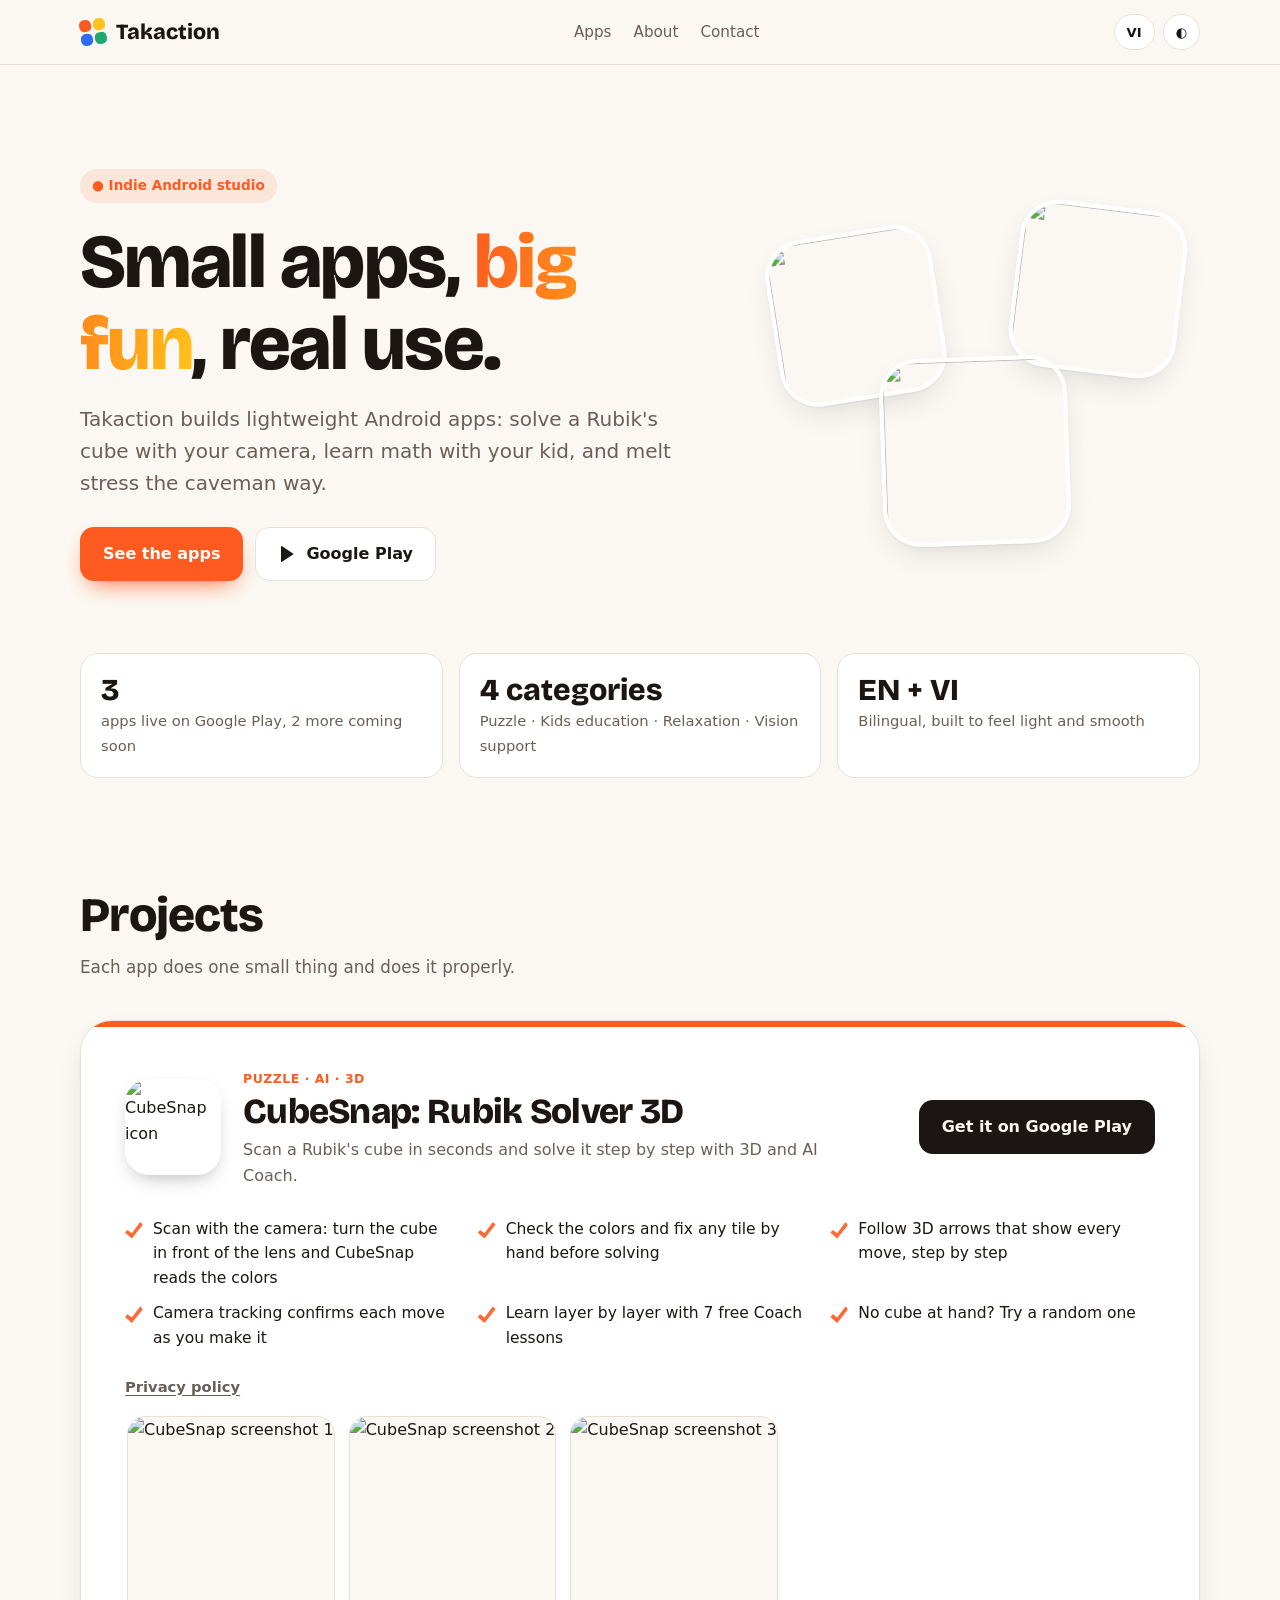
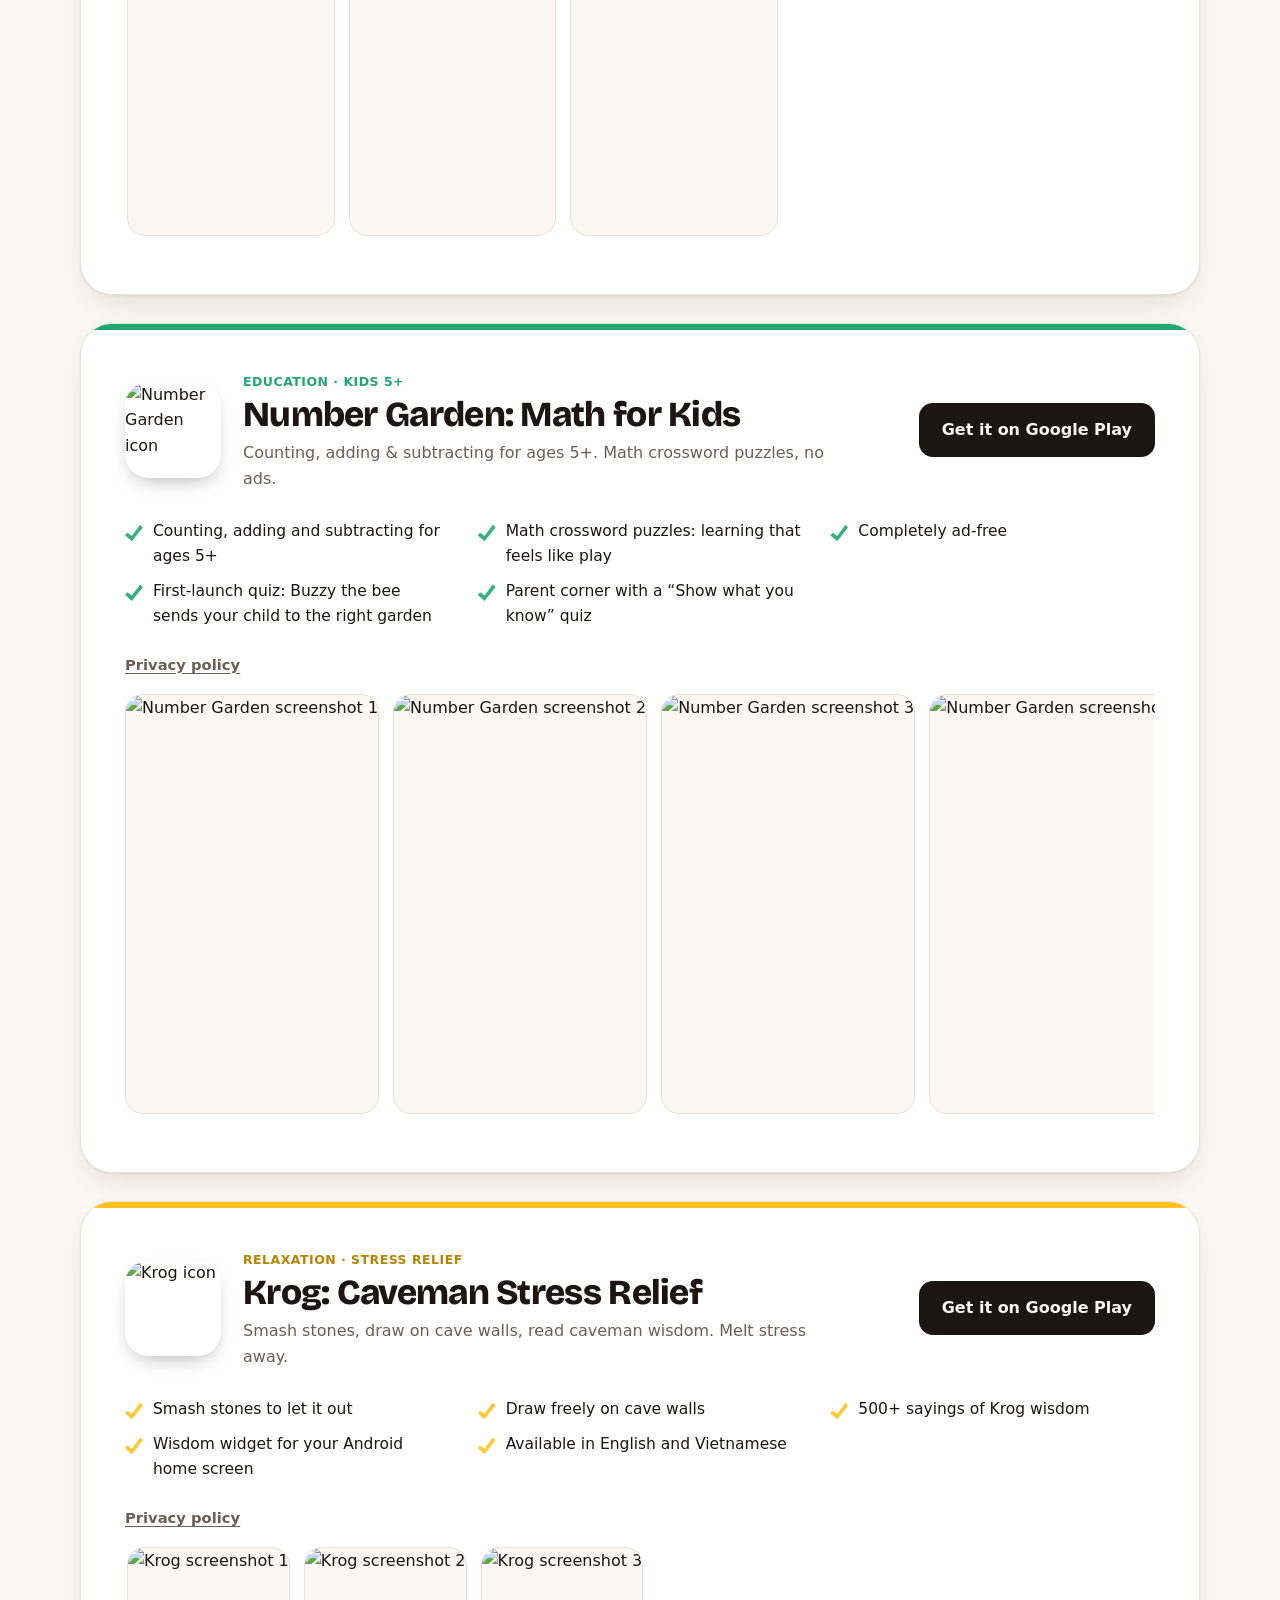
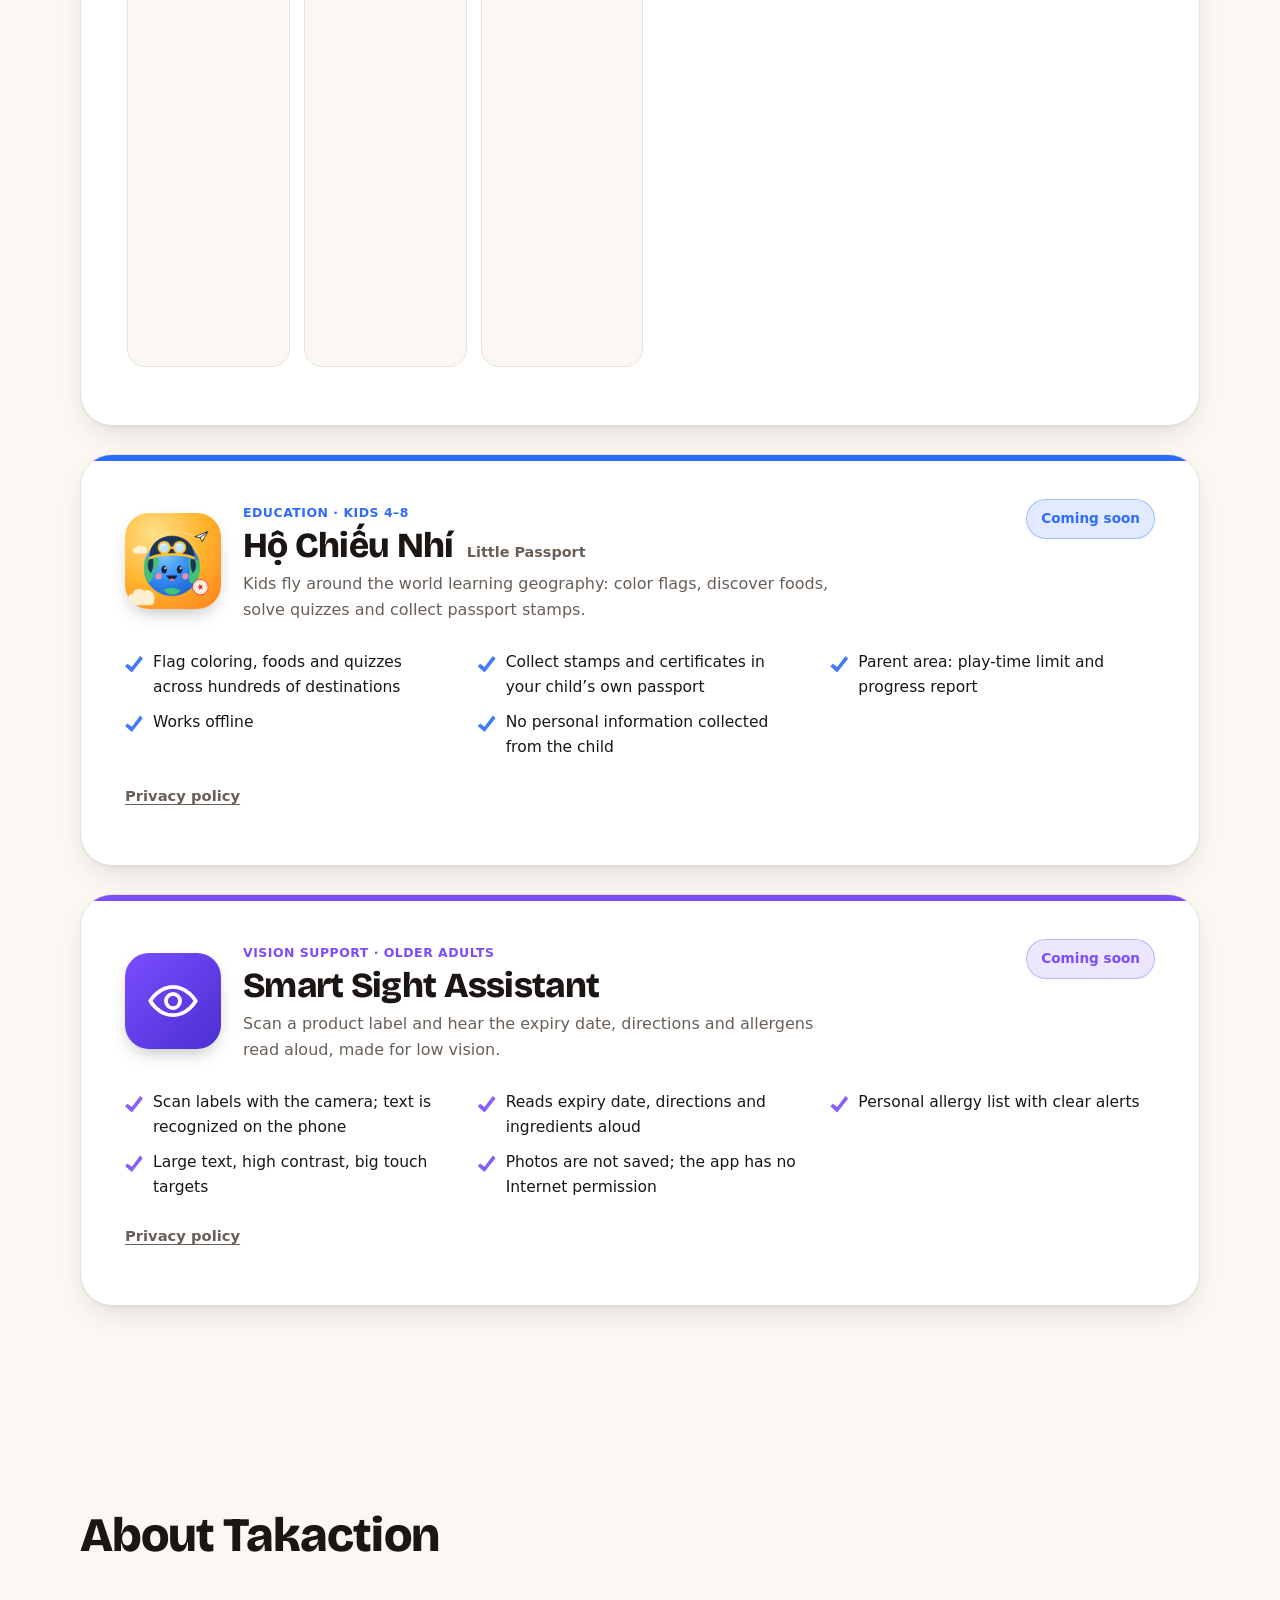
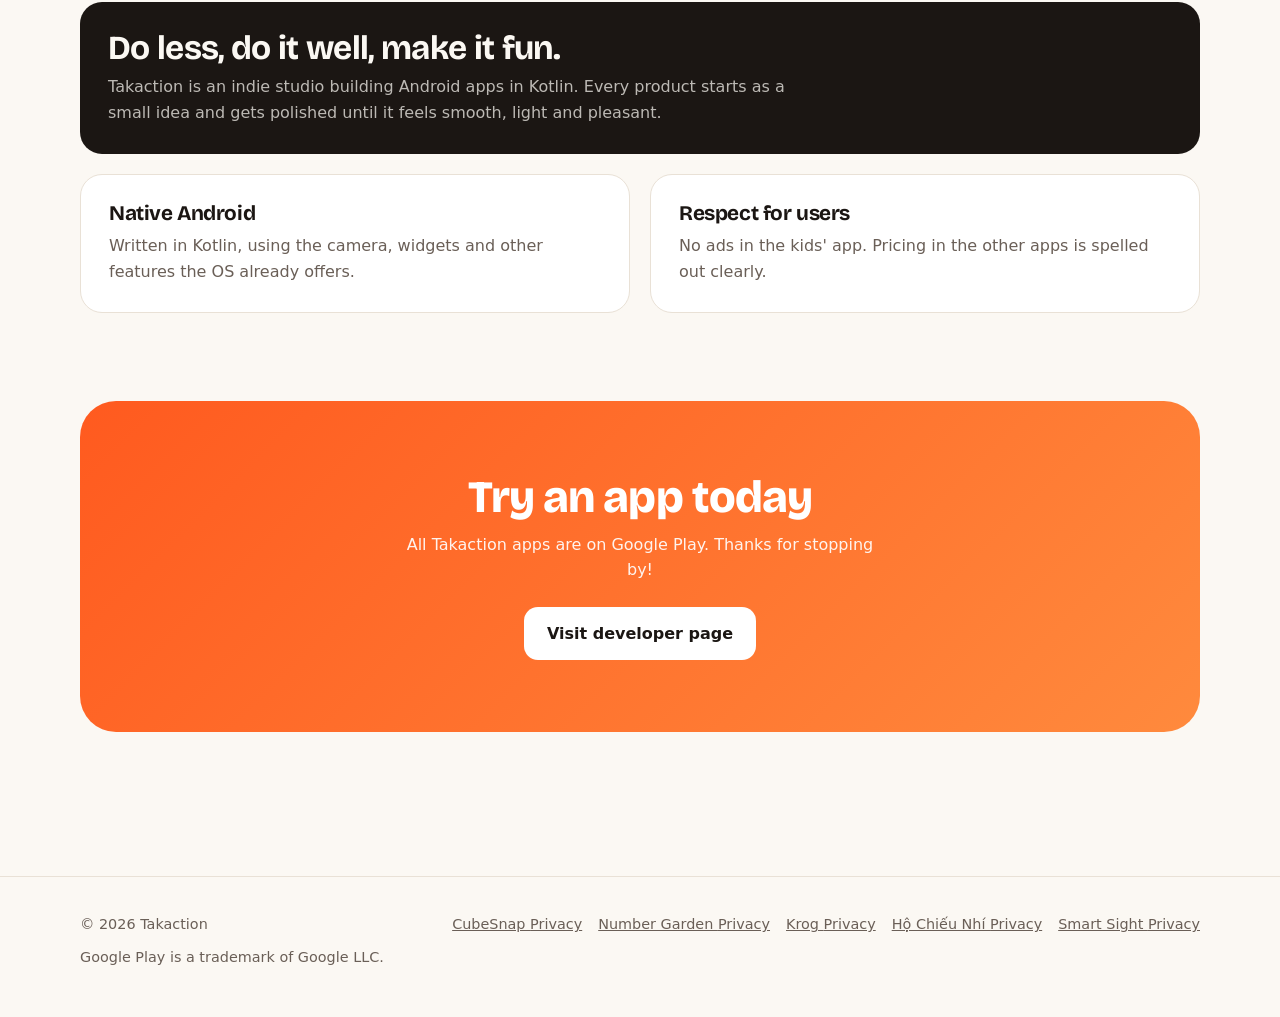
==== index.html @ e1c23557 "feat: add Takaction landing site with per-app privacy policies - index.html: bilingual (VI/EN) landi" ====
<!doctype html>
<html lang="vi">
<head>
<meta charset="utf-8">
<meta name="viewport" content="width=device-width, initial-scale=1">
<title>Takaction — Apps nhỏ, chơi vui, dùng thật</title>
<meta name="description" content="Takaction là studio indie làm app Android: giải Rubik bằng camera, toán cho bé, và game xả stress thời đồ đá.">
<meta property="og:title" content="Takaction — Indie Android apps">
<meta property="og:description" content="CubeSnap, Number Garden, Krog — ba app Android từ Takaction.">
<meta property="og:image" content="https://play-lh.googleusercontent.com/lTiqbnicWCLmoQe8ysFGA5iKYje95dNi24FUyRQKBpumkAUPPanMRlsP-Hi38fJR5f1R8d-HChP2eJJidkR9i5g=s512">
<meta name="theme-color" content="#14110f">
<link rel="icon" href="https://play-lh.googleusercontent.com/lTiqbnicWCLmoQe8ysFGA5iKYje95dNi24FUyRQKBpumkAUPPanMRlsP-Hi38fJR5f1R8d-HChP2eJJidkR9i5g=s64">
<link rel="preconnect" href="https://fonts.googleapis.com">
<link rel="preconnect" href="https://fonts.gstatic.com" crossorigin>
<link href="https://fonts.googleapis.com/css2?family=Bricolage+Grotesque:opsz,wght@12..96,500;12..96,700;12..96,800&display=swap" rel="stylesheet">
<style>
  :root {
    --bg: #fbf8f3;
    --surface: #ffffff;
    --ink: #1b1613;
    --muted: #6a5f57;
    --line: #e9e1d6;
    --accent: #ff5a1f;
    --accent-ink: #ffffff;
    --blue: #2f6bff;
    --green: #1fa971;
    --yellow: #ffc21a;
    --shadow: 0 1px 2px rgba(27,22,19,.06), 0 12px 32px -12px rgba(27,22,19,.18);
    --radius: 22px;
    --font-head: "Bricolage Grotesque", ui-rounded, system-ui, sans-serif;
    --font-body: system-ui, -apple-system, "Segoe UI", Roboto, sans-serif;
  }
  @media (prefers-color-scheme: dark) {
    :root:not([data-theme="light"]) {
      --bg: #14110f; --surface: #1f1a17; --ink: #f6efe8; --muted: #b3a79d; --line: #332c27;
      --shadow: 0 1px 2px rgba(0,0,0,.4), 0 16px 40px -16px rgba(0,0,0,.6);
    }
  }
  :root[data-theme="dark"] {
    --bg: #14110f; --surface: #1f1a17; --ink: #f6efe8; --muted: #b3a79d; --line: #332c27;
    --shadow: 0 1px 2px rgba(0,0,0,.4), 0 16px 40px -16px rgba(0,0,0,.6);
  }
  * { box-sizing: border-box; margin: 0; }
  html { scroll-behavior: smooth; }
  body { background: var(--bg); color: var(--ink); font-family: var(--font-body); line-height: 1.6; -webkit-font-smoothing: antialiased; }
  img { max-width: 100%; display: block; }
  a { color: inherit; }
  .wrap { width: min(1120px, 100% - 32px); margin-inline: auto; }
  h1, h2, h3 { font-family: var(--font-head); line-height: 1.08; letter-spacing: -0.02em; }

  /* nav */
  header { position: sticky; top: 0; z-index: 10; backdrop-filter: blur(14px); background: color-mix(in srgb, var(--bg) 82%, transparent); border-bottom: 1px solid var(--line); }
  .nav { display: flex; align-items: center; justify-content: space-between; height: 64px; gap: 12px; }
  .logo { font-family: var(--font-head); font-weight: 800; font-size: 1.35rem; text-decoration: none; display: flex; align-items: center; gap: 10px; }
  .logo-mark { width: 26px; height: 26px; display: grid; grid-template: 1fr 1fr / 1fr 1fr; gap: 2px; transform: rotate(-8deg); }
  .logo-mark i { border-radius: 5px; }
  .logo-mark i:nth-child(1){background:var(--accent)} .logo-mark i:nth-child(2){background:var(--yellow)}
  .logo-mark i:nth-child(3){background:var(--blue)} .logo-mark i:nth-child(4){background:var(--green)}
  nav ul { display: flex; gap: 22px; list-style: none; padding: 0; }
  nav a.link { text-decoration: none; color: var(--muted); font-weight: 500; font-size: .95rem; }
  nav a.link:hover { color: var(--ink); }
  .tools { display: flex; gap: 8px; }
  .chip { border: 1px solid var(--line); background: var(--surface); color: var(--ink); border-radius: 999px; padding: 6px 12px; font: 600 .82rem var(--font-body); cursor: pointer; min-height: 36px; }
  .chip:hover { border-color: var(--accent); }
  @media (max-width: 720px) { nav ul { display: none; } }

  /* hero */
  .hero { padding: clamp(48px, 9vw, 104px) 0 clamp(40px, 6vw, 72px); display: grid; gap: 48px; grid-template-columns: 1.15fr .85fr; align-items: center; }
  .eyebrow { display: inline-flex; gap: 8px; align-items: center; font-weight: 600; font-size: .85rem; color: var(--accent); background: color-mix(in srgb, var(--accent) 12%, transparent); padding: 6px 12px; border-radius: 999px; }
  .hero h1 { font-size: clamp(2.5rem, 6.4vw, 4.75rem); font-weight: 800; margin: 18px 0 18px; }
  .hero h1 em { font-style: normal; background: linear-gradient(100deg, var(--accent), var(--yellow)); -webkit-background-clip: text; background-clip: text; color: transparent; }
  .hero p.lead { font-size: clamp(1.05rem, 2vw, 1.25rem); color: var(--muted); max-width: 52ch; }
  .cta { display: flex; flex-wrap: wrap; gap: 12px; margin-top: 28px; }
  .btn { display: inline-flex; align-items: center; gap: 10px; padding: 13px 22px; border-radius: 14px; font-weight: 700; text-decoration: none; border: 1px solid transparent; min-height: 48px; transition: transform .15s, box-shadow .15s; }
  .btn:hover { transform: translateY(-2px); }
  .btn.primary { background: var(--accent); color: var(--accent-ink); box-shadow: 0 10px 24px -10px var(--accent); }
  .btn.ghost { border-color: var(--line); background: var(--surface); }
  .btn svg { width: 18px; height: 18px; }

  .stack { position: relative; height: 340px; }
  .stack .ic { position: absolute; width: 168px; height: 168px; border-radius: 38px; box-shadow: var(--shadow); border: 4px solid var(--surface); object-fit: cover; }
  .stack .ic:nth-child(1) { left: 6%; top: 8%; transform: rotate(-9deg); }
  .stack .ic:nth-child(2) { right: 4%; top: 0; transform: rotate(7deg); }
  .stack .ic:nth-child(3) { left: 30%; bottom: 0; transform: rotate(-2deg); width: 188px; height: 188px; }
  @media (max-width: 860px) { .hero { grid-template-columns: 1fr; } .stack { height: 280px; } .stack .ic { width: 130px; height: 130px; } .stack .ic:nth-child(3){ width:150px; height:150px; } }

  /* stats */
  .strip { display: grid; grid-template-columns: repeat(3, 1fr); gap: 16px; padding-bottom: 24px; }
  .strip div { background: var(--surface); border: 1px solid var(--line); border-radius: 18px; padding: 18px 20px; }
  .strip b { font: 800 1.9rem var(--font-head); display: block; }
  .strip span { color: var(--muted); font-size: .92rem; }

  section { padding: clamp(48px, 8vw, 88px) 0; }
  .sec-head { max-width: 640px; margin-bottom: 40px; }
  .sec-head h2 { font-size: clamp(1.9rem, 4.2vw, 3rem); font-weight: 800; margin-bottom: 12px; }
  .sec-head p { color: var(--muted); font-size: 1.05rem; }

  /* app cards */
  .app { background: var(--surface); border: 1px solid var(--line); border-radius: 32px; padding: clamp(22px, 4vw, 44px); box-shadow: var(--shadow); margin-bottom: 28px; overflow: hidden; position: relative; }
  .app::before { content: ""; position: absolute; inset: 0 0 auto 0; height: 6px; background: var(--c); }
  .app-top { display: grid; grid-template-columns: auto 1fr auto; gap: 22px; align-items: center; }
  .app-top img.icon { width: 96px; height: 96px; border-radius: 24px; box-shadow: 0 8px 20px -8px rgba(0,0,0,.35); }
  .tag { display: inline-block; font-size: .78rem; font-weight: 700; letter-spacing: .04em; text-transform: uppercase; color: var(--c); margin-bottom: 4px; }
  .app h3 { font-size: clamp(1.5rem, 3.2vw, 2.2rem); font-weight: 800; }
  .app .desc { color: var(--muted); margin-top: 6px; max-width: 60ch; }
  .btn.play { background: var(--ink); color: var(--bg); white-space: nowrap; }
  .feats { list-style: none; padding: 0; display: grid; grid-template-columns: repeat(auto-fit, minmax(240px, 1fr)); gap: 10px 28px; margin: 28px 0 24px; }
  .feats li { display: flex; gap: 10px; align-items: flex-start; font-size: .97rem; }
  .feats li::before { content: ""; flex: none; width: 18px; height: 18px; margin-top: 4px; border-radius: 6px; background: var(--c); opacity: .9; clip-path: polygon(14% 52%, 0 66%, 38% 100%, 100% 22%, 84% 8%, 38% 70%); }
  .app h3 small { font: 600 .9rem var(--font-body); color: var(--muted); letter-spacing: 0; margin-left: 6px; }
  .badge { align-self: start; background: color-mix(in srgb, var(--c) 14%, transparent); color: var(--c); font-weight: 700; font-size: .85rem; padding: 8px 14px; border-radius: 999px; white-space: nowrap; border: 1px solid color-mix(in srgb, var(--c) 35%, transparent); }
  .icon-ss { width: 96px; height: 96px; border-radius: 24px; display: grid; place-items: center; background: linear-gradient(135deg, #7a4dff, #4b2fd1); box-shadow: 0 8px 20px -8px rgba(0,0,0,.35); }
  @media (max-width: 720px) { .icon-ss { width: 72px; height: 72px; border-radius: 18px; } .icon-ss svg { width: 38px; height: 38px; } .app-top .badge { grid-column: 1 / -1; justify-self: start; } }
  .app-links { margin: 0 0 14px; font-size: .92rem; font-weight: 600; }
  .app-links a { color: var(--muted); text-underline-offset: 3px; }
  .app-links a:hover { color: var(--ink); }
  footer nav { display: flex; gap: 16px; flex-wrap: wrap; }
  .shots { display: flex; gap: 14px; overflow-x: auto; padding: 4px 2px 14px; scroll-snap-type: x proximity; scrollbar-width: thin; }
  .shots img { height: 420px; width: auto; border-radius: 18px; border: 1px solid var(--line); scroll-snap-align: start; flex: none; background: var(--bg); }
  @media (max-width: 720px) {
    .app-top { grid-template-columns: auto 1fr; }
    .app-top .btn { grid-column: 1 / -1; justify-content: center; }
    .app-top img.icon { width: 72px; height: 72px; border-radius: 18px; }
    .shots img { height: 320px; }
  }

  /* about */
  .about { display: grid; grid-template-columns: 1fr 1fr; gap: 20px; }
  .about .card { background: var(--surface); border: 1px solid var(--line); border-radius: var(--radius); padding: 28px; }
  .about .card h3 { font-size: 1.3rem; margin-bottom: 8px; }
  .about .card p { color: var(--muted); }
  .about .card.big { grid-column: 1 / -1; background: var(--ink); color: var(--bg); border: 0; }
  .about .card.big p { color: color-mix(in srgb, var(--bg) 72%, transparent); max-width: 70ch; }
  .about .card.big h3 { font-size: clamp(1.5rem, 3vw, 2.1rem); }
  @media (max-width: 720px) { .about { grid-template-columns: 1fr; } .strip { grid-template-columns: 1fr; } }

  .contact { text-align: center; background: linear-gradient(135deg, var(--accent), #ff8a3d); color: #fff; border-radius: 36px; padding: clamp(36px, 7vw, 72px) 24px; }
  .contact h2 { font-size: clamp(1.8rem, 4vw, 2.8rem); font-weight: 800; margin-bottom: 10px; }
  .contact p { opacity: .92; max-width: 46ch; margin: 0 auto 24px; }
  .contact .btn { background: #fff; color: #1b1613; }

  footer { padding: 36px 0 48px; color: var(--muted); font-size: .9rem; border-top: 1px solid var(--line); margin-top: 56px; }
  footer .wrap { display: flex; justify-content: space-between; flex-wrap: wrap; gap: 10px; }

  .reveal { opacity: 0; transform: translateY(18px); transition: opacity .6s ease, transform .6s ease; }
  .reveal.in { opacity: 1; transform: none; }
  @media (prefers-reduced-motion: reduce) { html { scroll-behavior: auto; } .reveal { opacity: 1; transform: none; transition: none; } .btn:hover { transform: none; } }
  a:focus-visible, button:focus-visible { outline: 3px solid var(--blue); outline-offset: 3px; }
</style>
</head>
<body>

<header>
  <div class="wrap nav">
    <a class="logo" href="#top"><span class="logo-mark" aria-hidden="true"><i></i><i></i><i></i><i></i></span>Takaction</a>
    <nav aria-label="Main">
      <ul>
        <li><a class="link" href="#apps" data-i18n="nav_apps">Ứng dụng</a></li>
        <li><a class="link" href="#about" data-i18n="nav_about">Về Takaction</a></li>
        <li><a class="link" href="#contact" data-i18n="nav_contact">Liên hệ</a></li>
      </ul>
    </nav>
    <div class="tools">
      <button class="chip" id="lang" type="button" aria-label="Switch language">EN</button>
      <button class="chip" id="theme" type="button" aria-label="Toggle theme">◐</button>
    </div>
  </div>
</header>

<main id="top">
  <div class="wrap hero">
    <div>
      <span class="eyebrow" data-i18n="eyebrow">● Indie Android studio</span>
      <h1 data-i18n-html="h1">Apps nhỏ, <em>chơi vui</em>, dùng thật.</h1>
      <p class="lead" data-i18n="lead">Takaction làm những ứng dụng Android gọn nhẹ: giải Rubik bằng camera, học toán cùng bé, và xả stress theo kiểu người tiền sử.</p>
      <div class="cta">
        <a class="btn primary" href="#apps"><span data-i18n="cta_apps">Xem ứng dụng</span></a>
        <a class="btn ghost" href="https://play.google.com/store/apps/dev?id=4733093585231168003" target="_blank" rel="noopener">
          <svg viewBox="0 0 24 24" fill="currentColor" aria-hidden="true"><path d="M4 2.5v19a1 1 0 0 0 1.5.86L21 12 5.5 1.64A1 1 0 0 0 4 2.5z"/></svg>
          Google Play
        </a>
      </div>
    </div>
    <div class="stack" aria-hidden="true">
      <img class="ic" alt="" src="https://play-lh.googleusercontent.com/lTiqbnicWCLmoQe8ysFGA5iKYje95dNi24FUyRQKBpumkAUPPanMRlsP-Hi38fJR5f1R8d-HChP2eJJidkR9i5g=s256">
      <img class="ic" alt="" src="https://play-lh.googleusercontent.com/efFogaojQLZTU2l4gcl7fK_J6Oy2XItsgWCTWgjhVXs4RflQm3CX4ubGd8LuAC4BnmoQbB7SofJMRZ0SnJJd=s256">
      <img class="ic" alt="" src="https://play-lh.googleusercontent.com/vMjdjoHlemN3kQSCp13_SDLQ7jFMx2CPdaeStYVXHySU-NFSlIuxtX2i_4VjFrzdVbjKvTjVy-yrIxrZKBv9=s256">
    </div>
  </div>

  <div class="wrap strip reveal">
    <div><b>3</b><span data-i18n="s1">ứng dụng trên Google Play</span></div>
    <div><b data-i18n="s2v">3 lĩnh vực</b><span data-i18n="s2">Puzzle · Giáo dục trẻ em · Thư giãn</span></div>
    <div><b data-i18n="s3v">VI + EN</b><span data-i18n="s3">Hỗ trợ song ngữ, ưu tiên trải nghiệm gọn nhẹ</span></div>
  </div>

  <section id="apps">
    <div class="wrap">
      <div class="sec-head reveal">
        <h2 data-i18n="apps_h">Các dự án</h2>
        <p data-i18n="apps_p">Mỗi app giải quyết một việc nhỏ và làm thật tới nơi tới chốn.</p>
      </div>

      <!-- CubeSnap -->
      <article class="app reveal" style="--c: var(--accent)" id="cubesnap">
        <div class="app-top">
          <img class="icon" alt="CubeSnap icon" loading="lazy" src="https://play-lh.googleusercontent.com/lTiqbnicWCLmoQe8ysFGA5iKYje95dNi24FUyRQKBpumkAUPPanMRlsP-Hi38fJR5f1R8d-HChP2eJJidkR9i5g=s256">
          <div>
            <span class="tag" data-i18n="cube_tag">Puzzle · AI · 3D</span>
            <h3>CubeSnap: Rubik Solver 3D</h3>
            <p class="desc" data-i18n="cube_d">Quét khối Rubik trong vài giây và giải từng bước với hướng dẫn 3D cùng AI Coach.</p>
          </div>
          <a class="btn play" href="https://play.google.com/store/apps/details?id=com.takaction.cubesnap" target="_blank" rel="noopener" data-i18n="get">Tải trên Google Play</a>
        </div>
        <ul class="feats">
          <li data-i18n="cube_f1">Quét khối bằng camera: chỉ cần xoay trước ống kính, CubeSnap tự đọc màu</li>
          <li data-i18n="cube_f2">Kiểm tra và sửa tay từng ô màu trước khi giải</li>
          <li data-i18n="cube_f3">Mũi tên 3D chỉ rõ từng nước đi, từng bước một</li>
          <li data-i18n="cube_f4">Camera theo dõi và xác nhận mỗi nước bạn vừa xoay</li>
          <li data-i18n="cube_f5">7 bài học Coach miễn phí, học theo từng lớp</li>
          <li data-i18n="cube_f6">Chưa có khối trong tay? Thử một khối ngẫu nhiên</li>
        </ul>
        <p class="app-links"><a href="privacy/cubesnap/" data-i18n="policy">Chính sách quyền riêng tư</a></p>
        <div class="shots" tabindex="0" aria-label="CubeSnap screenshots">
          <img loading="lazy" alt="CubeSnap screenshot 1" src="https://play-lh.googleusercontent.com/5fd-IqP8coWWxR33mw7nA5cYTbe9Rz3SfRNTyH1tVNPcvvSPZ-xskkQ13hZVX7DjoOaHnrpIkT4OyYEbtfb8=h560">
          <img loading="lazy" alt="CubeSnap screenshot 2" src="https://play-lh.googleusercontent.com/FOAI5XDGWz2QNkfS3mHhZ4GwxnCjRjKcJoTsk0m9ZjvrkNCIvx8TC4fwtf21k1xZ5qlmG68tD1gBDoW1zTVk=h560">
          <img loading="lazy" alt="CubeSnap screenshot 3" src="https://play-lh.googleusercontent.com/H3046y_6U8K_duDCcLqhvJ5NdS9x8X_46P3_qyjwzBHEr8eLKa5FjJ_OVdHLiV17z79_M_750Gmi6k0FYLHYZQ=h560">
        </div>
      </article>

      <!-- Number Garden -->
      <article class="app reveal" style="--c: var(--green)" id="numbergarden">
        <div class="app-top">
          <img class="icon" alt="Number Garden icon" loading="lazy" src="https://play-lh.googleusercontent.com/efFogaojQLZTU2l4gcl7fK_J6Oy2XItsgWCTWgjhVXs4RflQm3CX4ubGd8LuAC4BnmoQbB7SofJMRZ0SnJJd=s256">
          <div>
            <span class="tag" data-i18n="ng_tag">Giáo dục · Trẻ em 5+</span>
            <h3>Number Garden: Math for Kids</h3>
            <p class="desc" data-i18n="ng_d">Đếm, cộng, trừ cho bé từ 5 tuổi qua các câu đố ô chữ toán học. Không quảng cáo.</p>
          </div>
          <a class="btn play" href="https://play.google.com/store/apps/details?id=com.leruyn.vuonso" target="_blank" rel="noopener" data-i18n="get">Tải trên Google Play</a>
        </div>
        <ul class="feats">
          <li data-i18n="ng_f1">Đếm, cộng, trừ dành cho bé từ 5 tuổi</li>
          <li data-i18n="ng_f2">Ô chữ toán học: học mà như chơi</li>
          <li data-i18n="ng_f3">Hoàn toàn không quảng cáo</li>
          <li data-i18n="ng_f4">Bài quiz lần đầu: bạn ong Buzzy dẫn bé tới đúng khu vườn</li>
          <li data-i18n="ng_f5">Góc phụ huynh với bài “Show what you know” kiểm tra trình độ</li>
        </ul>
        <p class="app-links"><a href="privacy/number-garden/" data-i18n="policy">Chính sách quyền riêng tư</a></p>
        <div class="shots" tabindex="0" aria-label="Number Garden screenshots">
          <img loading="lazy" alt="Number Garden screenshot 1" src="https://play-lh.googleusercontent.com/2endaAnR732hZllnnr3ptLvpmJqMkbr-VcHnNaheC5vpPspOwAeXh9jY6UentEMyM4wP7C3XDMJi5rQvBMWX47U=h560">
          <img loading="lazy" alt="Number Garden screenshot 2" src="https://play-lh.googleusercontent.com/9eY81SzFVm0Tw8pGZTGHqB3EKiBTGuM2DdKXtDPvockUPzvzoMdojigu8NVSY2sv5PR69Amh2aymthqNFCCg4A=h560">
          <img loading="lazy" alt="Number Garden screenshot 3" src="https://play-lh.googleusercontent.com/Ezl4Vc5AXCtsZZQOY65AQETqKOyYmhbcf15VCmAxxhoXu8ouzZPANRzGhmzGUYBfSMrYXvrEzV-zPZOM_95H2A=h560">
          <img loading="lazy" alt="Number Garden screenshot 4" src="https://play-lh.googleusercontent.com/LdzPy3hIEczKT-EimOwXVWeMRvrgK81YnBQJ6kGdoPm69dP7tkjfzwAThHe0YFCplWdW0XrteIN5080BALuS9w=h560">
        </div>
      </article>

      <!-- Krog -->
      <article class="app reveal" style="--c: var(--yellow)" id="krog">
        <div class="app-top">
          <img class="icon" alt="Krog icon" loading="lazy" src="https://play-lh.googleusercontent.com/vMjdjoHlemN3kQSCp13_SDLQ7jFMx2CPdaeStYVXHySU-NFSlIuxtX2i_4VjFrzdVbjKvTjVy-yrIxrZKBv9=s256">
          <div>
            <span class="tag" style="color:#b88400" data-i18n="kg_tag">Thư giãn · Xả stress</span>
            <h3>Krog: Caveman Stress Relief</h3>
            <p class="desc" data-i18n="kg_d">Đập đá, vẽ lên vách hang, đọc lời thông thái của người tiền sử. Stress tan chảy.</p>
          </div>
          <a class="btn play" href="https://play.google.com/store/apps/details?id=com.ruyn.krog" target="_blank" rel="noopener" data-i18n="get">Tải trên Google Play</a>
        </div>
        <ul class="feats">
          <li data-i18n="kg_f1">Đập đá cho hả giận</li>
          <li data-i18n="kg_f2">Vẽ tự do trên vách hang</li>
          <li data-i18n="kg_f3">500+ câu nói thông thái của Krog</li>
          <li data-i18n="kg_f4">Widget lời thông thái ngay màn hình chính Android</li>
          <li data-i18n="kg_f5">Có tiếng Việt và tiếng Anh</li>
        </ul>
        <p class="app-links"><a href="privacy/krog/" data-i18n="policy">Chính sách quyền riêng tư</a></p>
        <div class="shots" tabindex="0" aria-label="Krog screenshots">
          <img loading="lazy" alt="Krog screenshot 1" src="https://play-lh.googleusercontent.com/7s4Ey0W8cH7515s21bGwOj5hcTZ2_68L0v-Tnjhxmptb5oJpvFgR6q6RFThHH6zK3ewjmUyHavQyrMZ8enQLMbk=h560">
          <img loading="lazy" alt="Krog screenshot 2" src="https://play-lh.googleusercontent.com/X7K384pGOW-MfxGjt3jgx66VXcM-Jx9oKvR1fHg3hczD08V0hWGSRP8YNziqx5v4CMXRHKVPAMv0zrNP1VVJZg=h560">
          <img loading="lazy" alt="Krog screenshot 3" src="https://play-lh.googleusercontent.com/YhMIDVbqqSC-6m2P_Q8B3CWrmxXXKj_2UygFnScJOAabnf-n9RfMUeN3XPHHLd6yPMeif41TgD-doPGNEPU_4cg=h560">
        </div>
      </article>

      <!-- Little Passport (coming soon) -->
      <article class="app soon reveal" style="--c: var(--blue)" id="hochieunhi">
        <div class="app-top">
          <img class="icon" alt="Hộ Chiếu Nhí icon" loading="lazy" src="assets/ho-chieu-nhi.png">
          <div>
            <span class="tag" data-i18n="hcn_tag">Giáo dục · Trẻ em 4–8</span>
            <h3>Hộ Chiếu Nhí <small>Little Passport</small></h3>
            <p class="desc" data-i18n="hcn_d">Bé bay vòng quanh thế giới để học địa lý: tô cờ, nhận món ăn, giải đố và sưu tập con dấu hộ chiếu.</p>
          </div>
          <span class="badge" data-i18n="soon">Sắp ra mắt</span>
        </div>
        <ul class="feats">
          <li data-i18n="hcn_f1">Tô cờ, món ăn và đố vui về hàng trăm điểm đến</li>
          <li data-i18n="hcn_f2">Sưu tập con dấu và chứng nhận trong cuốn hộ chiếu của bé</li>
          <li data-i18n="hcn_f3">Khu phụ huynh: giới hạn giờ chơi, xem tiến độ</li>
          <li data-i18n="hcn_f4">Chơi được cả khi không có mạng</li>
          <li data-i18n="hcn_f5">Không thu thập thông tin cá nhân của bé</li>
        </ul>
        <p class="app-links"><a href="privacy/ho-chieu-nhi/" data-i18n="policy">Chính sách quyền riêng tư</a></p>
      </article>

      <!-- Smart Sight Assistant (coming soon) -->
      <article class="app soon reveal" style="--c: #7a4dff" id="smartsight">
        <div class="app-top">
          <span class="icon icon-ss" aria-hidden="true">
            <svg viewBox="0 0 48 48" width="52" height="52" fill="none" stroke="#fff" stroke-width="3.5" stroke-linecap="round" stroke-linejoin="round"><path d="M3 24s7.5-13 21-13 21 13 21 13-7.5 13-21 13S3 24 3 24z"/><circle cx="24" cy="24" r="6.5"/></svg>
          </span>
          <div>
            <span class="tag" data-i18n="ss_tag">Hỗ trợ thị lực · Người lớn tuổi</span>
            <h3>Smart Sight Assistant</h3>
            <p class="desc" data-i18n="ss_d">Quét nhãn sản phẩm để đọc to hạn dùng, hướng dẫn và chất gây dị ứng, dành cho người mắt kém.</p>
          </div>
          <span class="badge" data-i18n="soon">Sắp ra mắt</span>
        </div>
        <ul class="feats">
          <li data-i18n="ss_f1">Quét nhãn bằng camera, nhận dạng chữ ngay trên điện thoại</li>
          <li data-i18n="ss_f2">Đọc to hạn dùng, hướng dẫn sử dụng và thành phần</li>
          <li data-i18n="ss_f3">Danh sách dị ứng cá nhân và cảnh báo rõ ràng</li>
          <li data-i18n="ss_f4">Chữ lớn, độ tương phản cao, nút bấm to</li>
          <li data-i18n="ss_f5">Ảnh không được lưu; ứng dụng không cần quyền Internet</li>
        </ul>
        <p class="app-links"><a href="privacy/smart-sight/" data-i18n="policy">Chính sách quyền riêng tư</a></p>
      </article>
    </div>
  </section>

  <section id="about">
    <div class="wrap">
      <div class="sec-head reveal">
        <h2 data-i18n="about_h">Về Takaction</h2>
      </div>
      <div class="about reveal">
        <div class="card big">
          <h3 data-i18n="about_big_h">Làm ít, làm kỹ, làm cho vui.</h3>
          <p data-i18n="about_big_p">Takaction là studio indie phát triển ứng dụng Android bằng Kotlin. Mỗi sản phẩm bắt đầu từ một ý tưởng nhỏ, rồi được trau chuốt tới khi dùng mượt, nhẹ và dễ chịu.</p>
        </div>
        <div class="card">
          <h3 data-i18n="c1_h">Native Android</h3>
          <p data-i18n="c1_p">Viết bằng Kotlin, tận dụng camera, widget và các tính năng sẵn có của hệ điều hành.</p>
        </div>
        <div class="card">
          <h3 data-i18n="c2_h">Tôn trọng người dùng</h3>
          <p data-i18n="c2_p">Ứng dụng cho trẻ em không quảng cáo. Các app khác minh bạch về cách tính phí.</p>
        </div>
      </div>
    </div>
  </section>

  <section id="contact" style="padding-top:0">
    <div class="wrap">
      <div class="contact reveal">
        <h2 data-i18n="ct_h">Thử một app hôm nay</h2>
        <p data-i18n="ct_p">Toàn bộ ứng dụng của Takaction có trên Google Play. Cảm ơn bạn đã ghé thăm!</p>
        <a class="btn" href="https://play.google.com/store/apps/dev?id=4733093585231168003" target="_blank" rel="noopener" data-i18n="ct_b">Xem trang nhà phát triển</a>
      </div>
    </div>
  </section>
</main>

<footer>
  <div class="wrap">
    <span>© <span id="yr"></span> Takaction</span>
    <nav aria-label="Privacy policies">
      <a href="privacy/cubesnap/">CubeSnap <span data-i18n="policy_short">Quyền riêng tư</span></a>
      <a href="privacy/number-garden/">Number Garden <span data-i18n="policy_short">Quyền riêng tư</span></a>
      <a href="privacy/krog/">Krog <span data-i18n="policy_short">Quyền riêng tư</span></a>
      <a href="privacy/ho-chieu-nhi/">Hộ Chiếu Nhí <span data-i18n="policy_short">Quyền riêng tư</span></a>
      <a href="privacy/smart-sight/">Smart Sight <span data-i18n="policy_short">Quyền riêng tư</span></a>
    </nav>
    <span data-i18n="foot">Google Play là nhãn hiệu của Google LLC.</span>
  </div>
</footer>

<script>
(function () {
  var T = {
    vi: {
      nav_apps: "Ứng dụng", nav_about: "Về Takaction", nav_contact: "Liên hệ",
      eyebrow: "● Indie Android studio",
      h1: "Apps nhỏ, <em>chơi vui</em>, dùng thật.",
      lead: "Takaction làm những ứng dụng Android gọn nhẹ: giải Rubik bằng camera, học toán cùng bé, và xả stress theo kiểu người tiền sử.",
      cta_apps: "Xem ứng dụng",
      s1: "ứng dụng đã lên Google Play, 2 ứng dụng sắp ra mắt", s2v: "4 lĩnh vực", s2: "Puzzle · Giáo dục trẻ em · Thư giãn · Hỗ trợ thị lực", s3v: "VI + EN", s3: "Hỗ trợ song ngữ, ưu tiên trải nghiệm gọn nhẹ",
      apps_h: "Các dự án", apps_p: "Mỗi app giải quyết một việc nhỏ và làm thật tới nơi tới chốn.",
      get: "Tải trên Google Play",
      cube_tag: "Puzzle · AI · 3D", cube_d: "Quét khối Rubik trong vài giây và giải từng bước với hướng dẫn 3D cùng AI Coach.",
      cube_f1: "Quét khối bằng camera: chỉ cần xoay trước ống kính, CubeSnap tự đọc màu",
      cube_f2: "Kiểm tra và sửa tay từng ô màu trước khi giải",
      cube_f3: "Mũi tên 3D chỉ rõ từng nước đi, từng bước một",
      cube_f4: "Camera theo dõi và xác nhận mỗi nước bạn vừa xoay",
      cube_f5: "7 bài học Coach miễn phí, học theo từng lớp",
      cube_f6: "Chưa có khối trong tay? Thử một khối ngẫu nhiên",
      ng_tag: "Giáo dục · Trẻ em 5+", ng_d: "Đếm, cộng, trừ cho bé từ 5 tuổi qua các câu đố ô chữ toán học. Không quảng cáo.",
      ng_f1: "Đếm, cộng, trừ dành cho bé từ 5 tuổi", ng_f2: "Ô chữ toán học: học mà như chơi", ng_f3: "Hoàn toàn không quảng cáo",
      ng_f4: "Bài quiz lần đầu: bạn ong Buzzy dẫn bé tới đúng khu vườn", ng_f5: "Góc phụ huynh với bài “Show what you know” kiểm tra trình độ",
      kg_tag: "Thư giãn · Xả stress", kg_d: "Đập đá, vẽ lên vách hang, đọc lời thông thái của người tiền sử. Stress tan chảy.",
      kg_f1: "Đập đá cho hả giận", kg_f2: "Vẽ tự do trên vách hang", kg_f3: "500+ câu nói thông thái của Krog",
      kg_f4: "Widget lời thông thái ngay màn hình chính Android", kg_f5: "Có tiếng Việt và tiếng Anh",
      about_h: "Về Takaction", about_big_h: "Làm ít, làm kỹ, làm cho vui.",
      about_big_p: "Takaction là studio indie phát triển ứng dụng Android bằng Kotlin. Mỗi sản phẩm bắt đầu từ một ý tưởng nhỏ, rồi được trau chuốt tới khi dùng mượt, nhẹ và dễ chịu.",
      c1_h: "Native Android", c1_p: "Viết bằng Kotlin, tận dụng camera, widget và các tính năng sẵn có của hệ điều hành.",
      c2_h: "Tôn trọng người dùng", c2_p: "Ứng dụng cho trẻ em không quảng cáo. Các app khác minh bạch về cách tính phí.",
      ct_h: "Thử một app hôm nay", ct_p: "Toàn bộ ứng dụng của Takaction có trên Google Play. Cảm ơn bạn đã ghé thăm!", ct_b: "Xem trang nhà phát triển",
      policy: "Chính sách quyền riêng tư", policy_short: "Quyền riêng tư", soon: "Sắp ra mắt",
      hcn_tag: "Giáo dục · Trẻ em 4–8", hcn_d: "Bé bay vòng quanh thế giới để học địa lý: tô cờ, nhận món ăn, giải đố và sưu tập con dấu hộ chiếu.",
      hcn_f1: "Tô cờ, món ăn và đố vui về hàng trăm điểm đến", hcn_f2: "Sưu tập con dấu và chứng nhận trong cuốn hộ chiếu của bé",
      hcn_f3: "Khu phụ huynh: giới hạn giờ chơi, xem tiến độ", hcn_f4: "Chơi được cả khi không có mạng", hcn_f5: "Không thu thập thông tin cá nhân của bé",
      ss_tag: "Hỗ trợ thị lực · Người lớn tuổi", ss_d: "Quét nhãn sản phẩm để đọc to hạn dùng, hướng dẫn và chất gây dị ứng, dành cho người mắt kém.",
      ss_f1: "Quét nhãn bằng camera, nhận dạng chữ ngay trên điện thoại", ss_f2: "Đọc to hạn dùng, hướng dẫn sử dụng và thành phần",
      ss_f3: "Danh sách dị ứng cá nhân và cảnh báo rõ ràng", ss_f4: "Chữ lớn, độ tương phản cao, nút bấm to", ss_f5: "Ảnh không được lưu; ứng dụng không cần quyền Internet",
      foot: "Google Play là nhãn hiệu của Google LLC."
    },
    en: {
      nav_apps: "Apps", nav_about: "About", nav_contact: "Contact",
      eyebrow: "● Indie Android studio",
      h1: "Small apps, <em>big fun</em>, real use.",
      lead: "Takaction builds lightweight Android apps: solve a Rubik's cube with your camera, learn math with your kid, and melt stress the caveman way.",
      cta_apps: "See the apps",
      s1: "apps live on Google Play, 2 more coming soon", s2v: "4 categories", s2: "Puzzle · Kids education · Relaxation · Vision support", s3v: "EN + VI", s3: "Bilingual, built to feel light and smooth",
      apps_h: "Projects", apps_p: "Each app does one small thing and does it properly.",
      get: "Get it on Google Play",
      cube_tag: "Puzzle · AI · 3D", cube_d: "Scan a Rubik's cube in seconds and solve it step by step with 3D and AI Coach.",
      cube_f1: "Scan with the camera: turn the cube in front of the lens and CubeSnap reads the colors",
      cube_f2: "Check the colors and fix any tile by hand before solving",
      cube_f3: "Follow 3D arrows that show every move, step by step",
      cube_f4: "Camera tracking confirms each move as you make it",
      cube_f5: "Learn layer by layer with 7 free Coach lessons",
      cube_f6: "No cube at hand? Try a random one",
      ng_tag: "Education · Kids 5+", ng_d: "Counting, adding & subtracting for ages 5+. Math crossword puzzles, no ads.",
      ng_f1: "Counting, adding and subtracting for ages 5+", ng_f2: "Math crossword puzzles: learning that feels like play", ng_f3: "Completely ad-free",
      ng_f4: "First-launch quiz: Buzzy the bee sends your child to the right garden", ng_f5: "Parent corner with a “Show what you know” quiz",
      kg_tag: "Relaxation · Stress relief", kg_d: "Smash stones, draw on cave walls, read caveman wisdom. Melt stress away.",
      kg_f1: "Smash stones to let it out", kg_f2: "Draw freely on cave walls", kg_f3: "500+ sayings of Krog wisdom",
      kg_f4: "Wisdom widget for your Android home screen", kg_f5: "Available in English and Vietnamese",
      about_h: "About Takaction", about_big_h: "Do less, do it well, make it fun.",
      about_big_p: "Takaction is an indie studio building Android apps in Kotlin. Every product starts as a small idea and gets polished until it feels smooth, light and pleasant.",
      c1_h: "Native Android", c1_p: "Written in Kotlin, using the camera, widgets and other features the OS already offers.",
      c2_h: "Respect for users", c2_p: "No ads in the kids' app. Pricing in the other apps is spelled out clearly.",
      ct_h: "Try an app today", ct_p: "All Takaction apps are on Google Play. Thanks for stopping by!", ct_b: "Visit developer page",
      policy: "Privacy policy", policy_short: "Privacy", soon: "Coming soon",
      hcn_tag: "Education · Kids 4–8", hcn_d: "Kids fly around the world learning geography: color flags, discover foods, solve quizzes and collect passport stamps.",
      hcn_f1: "Flag coloring, foods and quizzes across hundreds of destinations", hcn_f2: "Collect stamps and certificates in your child’s own passport",
      hcn_f3: "Parent area: play-time limit and progress report", hcn_f4: "Works offline", hcn_f5: "No personal information collected from the child",
      ss_tag: "Vision support · Older adults", ss_d: "Scan a product label and hear the expiry date, directions and allergens read aloud, made for low vision.",
      ss_f1: "Scan labels with the camera; text is recognized on the phone", ss_f2: "Reads expiry date, directions and ingredients aloud",
      ss_f3: "Personal allergy list with clear alerts", ss_f4: "Large text, high contrast, big touch targets", ss_f5: "Photos are not saved; the app has no Internet permission",
      foot: "Google Play is a trademark of Google LLC."
    }
  };

  var root = document.documentElement;
  function safe(fn) { try { return fn(); } catch (e) {} }

  function setLang(l) {
    root.lang = l;
    document.querySelectorAll("[data-i18n]").forEach(function (el) { var v = T[l][el.dataset.i18n]; if (v) el.textContent = v; });
    document.querySelectorAll("[data-i18n-html]").forEach(function (el) { var v = T[l][el.dataset.i18nHtml]; if (v) el.innerHTML = v; });
    document.getElementById("lang").textContent = l === "vi" ? "EN" : "VI";
    document.title = l === "vi" ? "Takaction — Apps nhỏ, chơi vui, dùng thật" : "Takaction — Small apps, big fun";
    safe(function () { localStorage.setItem("tk-lang", l); });
  }
  var lang = safe(function () { return localStorage.getItem("tk-lang"); }) || ((navigator.language || "vi").toLowerCase().indexOf("vi") === 0 ? "vi" : "en");
  setLang(lang);
  document.getElementById("lang").addEventListener("click", function () { setLang(root.lang === "vi" ? "en" : "vi"); });

  var saved = safe(function () { return localStorage.getItem("tk-theme"); });
  if (saved) root.dataset.theme = saved;
  document.getElementById("theme").addEventListener("click", function () {
    var dark = root.dataset.theme ? root.dataset.theme === "dark" : matchMedia("(prefers-color-scheme: dark)").matches;
    root.dataset.theme = dark ? "light" : "dark";
    safe(function () { localStorage.setItem("tk-theme", root.dataset.theme); });
  });

  document.getElementById("yr").textContent = new Date().getFullYear();

  var els = document.querySelectorAll(".reveal");
  if ("IntersectionObserver" in window) {
    var io = new IntersectionObserver(function (es) { es.forEach(function (e) { if (e.isIntersecting) { e.target.classList.add("in"); io.unobserve(e.target); } }); }, { threshold: .08 });
    els.forEach(function (el) { io.observe(el); });
  } else { els.forEach(function (el) { el.classList.add("in"); }); }
})();
</script>
</body>
</html>
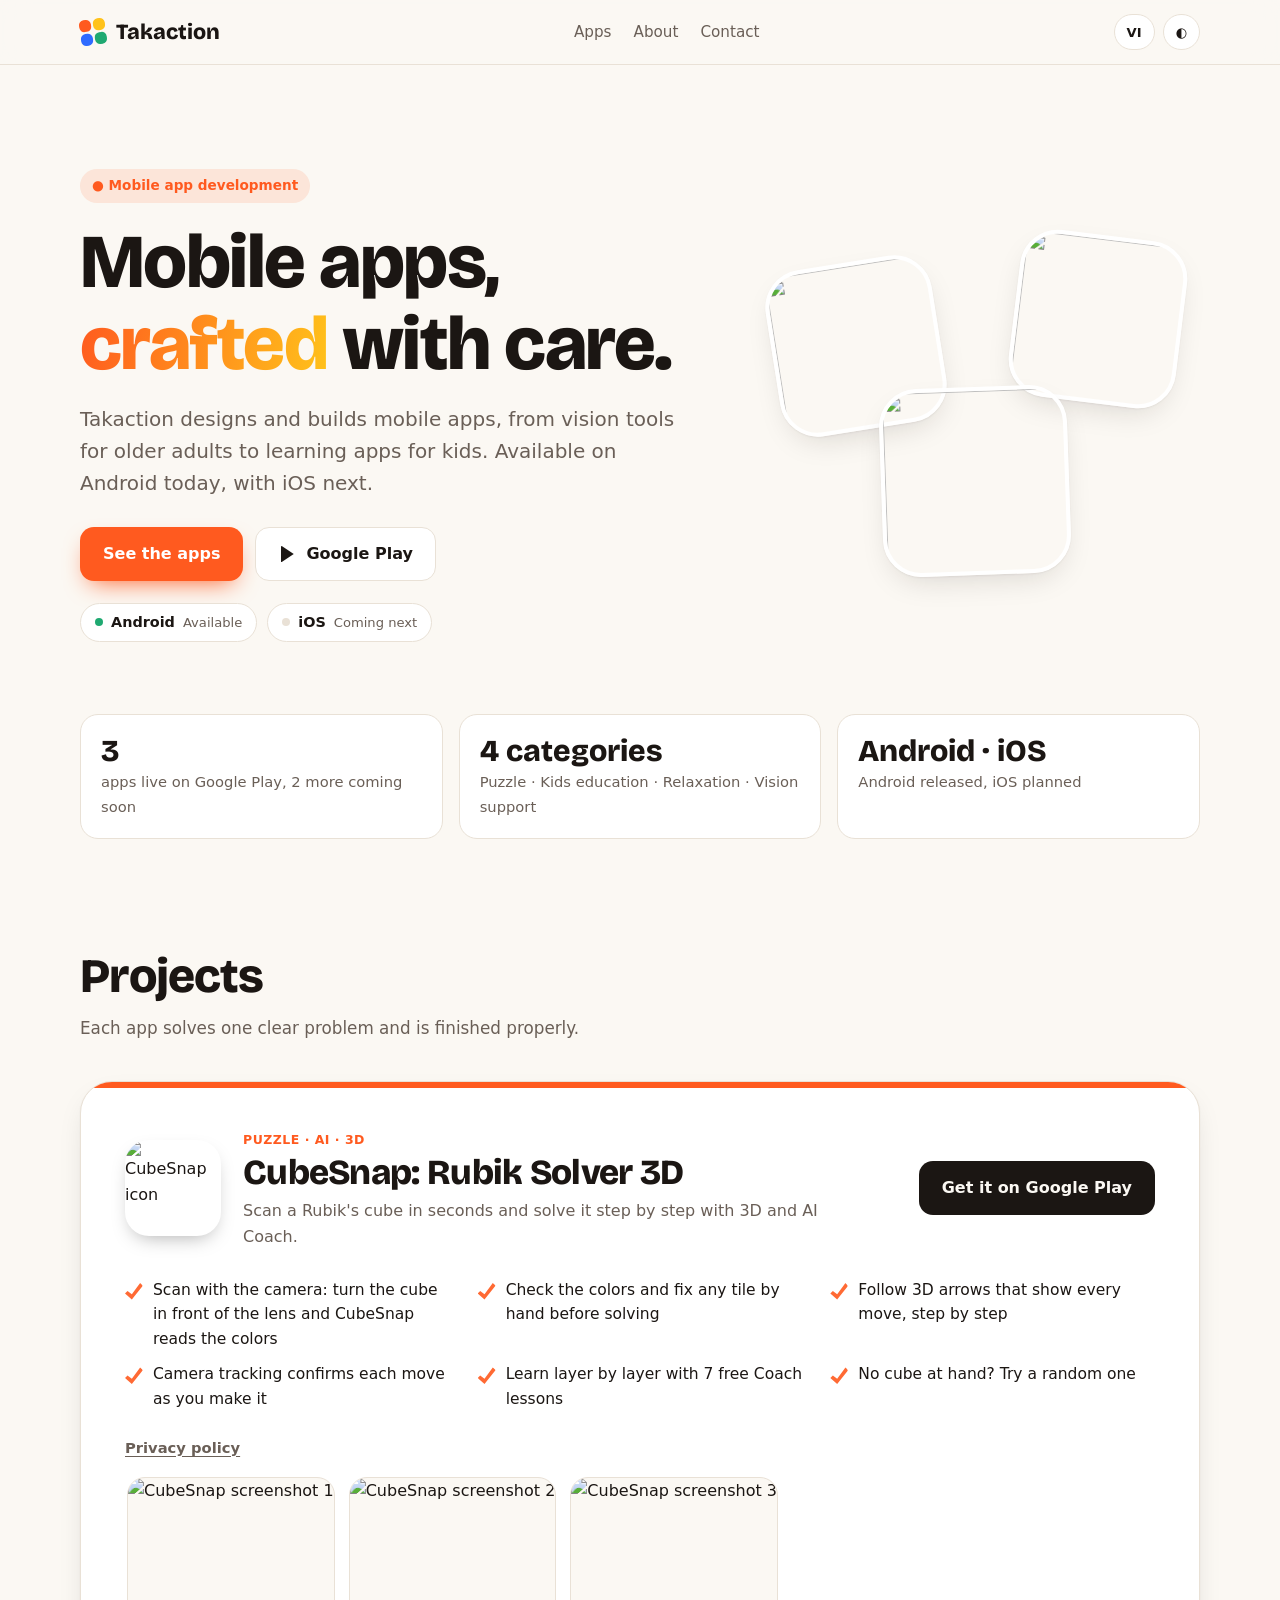
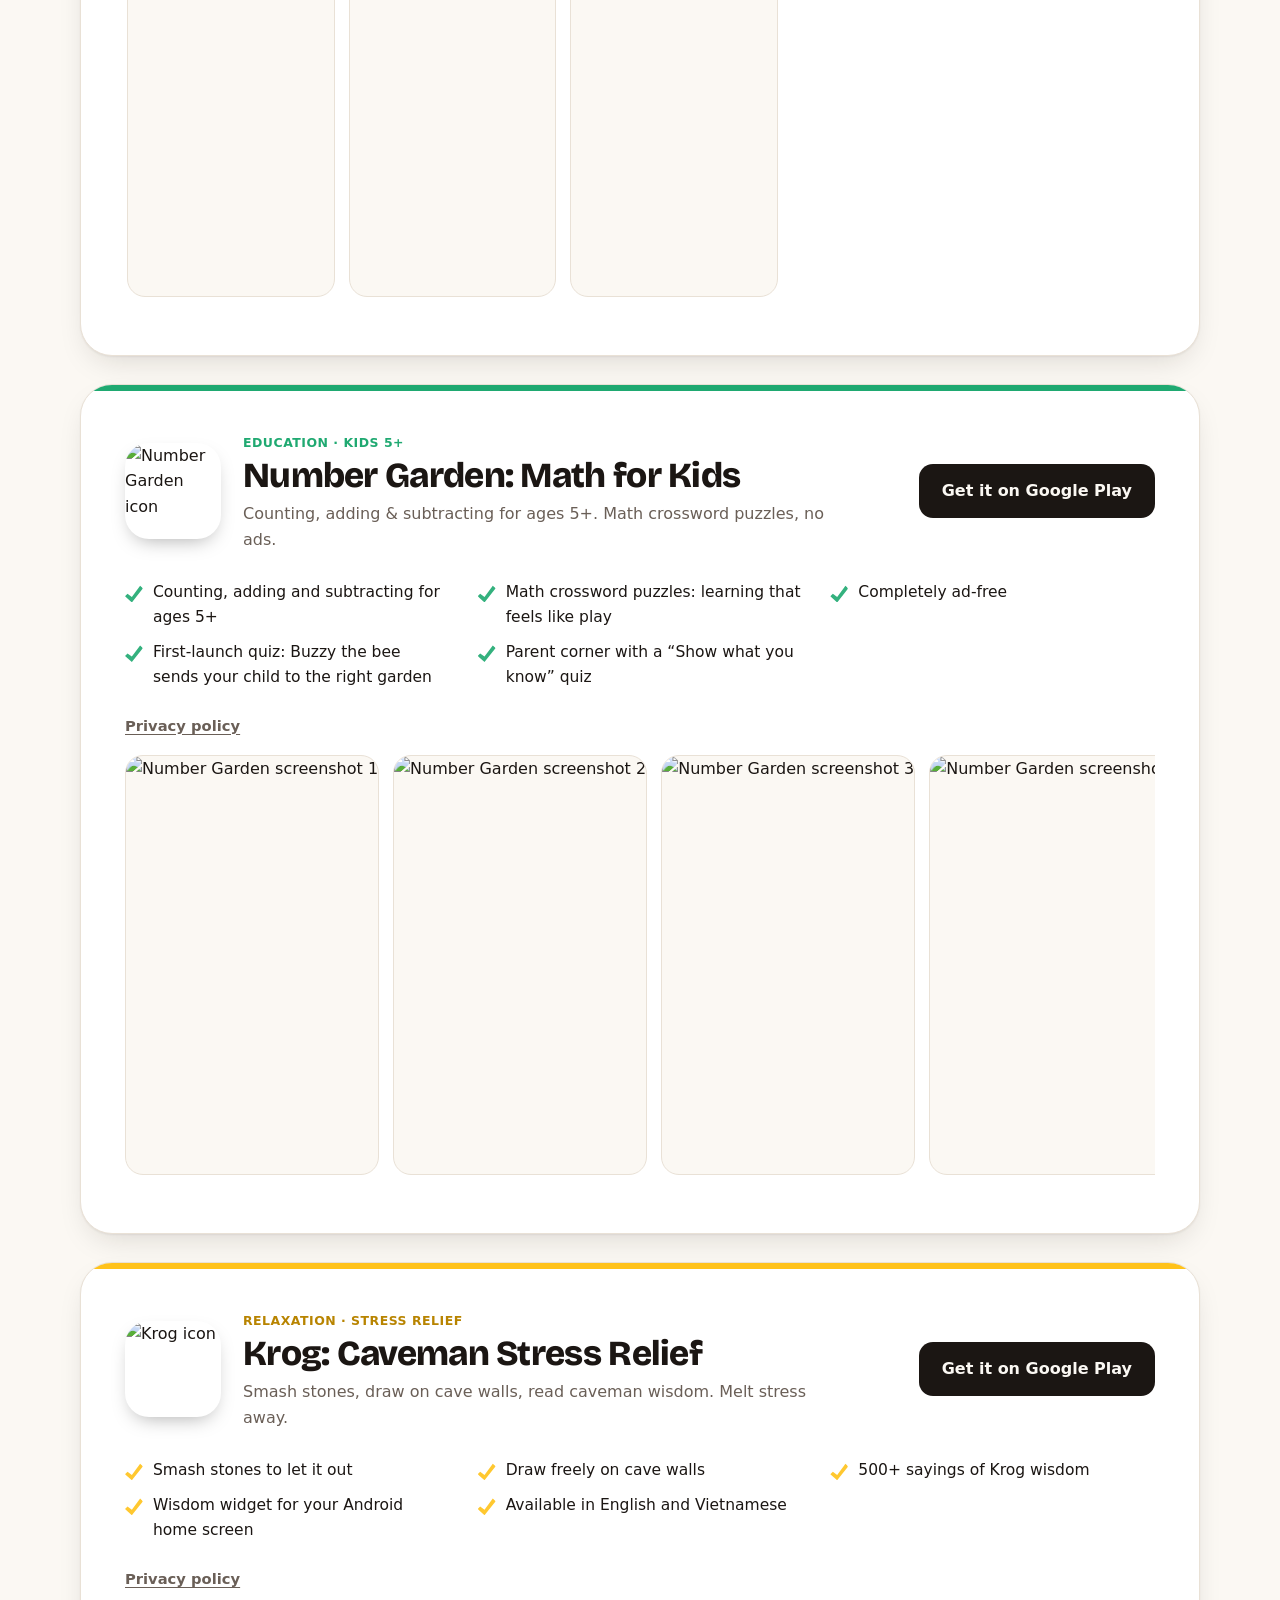
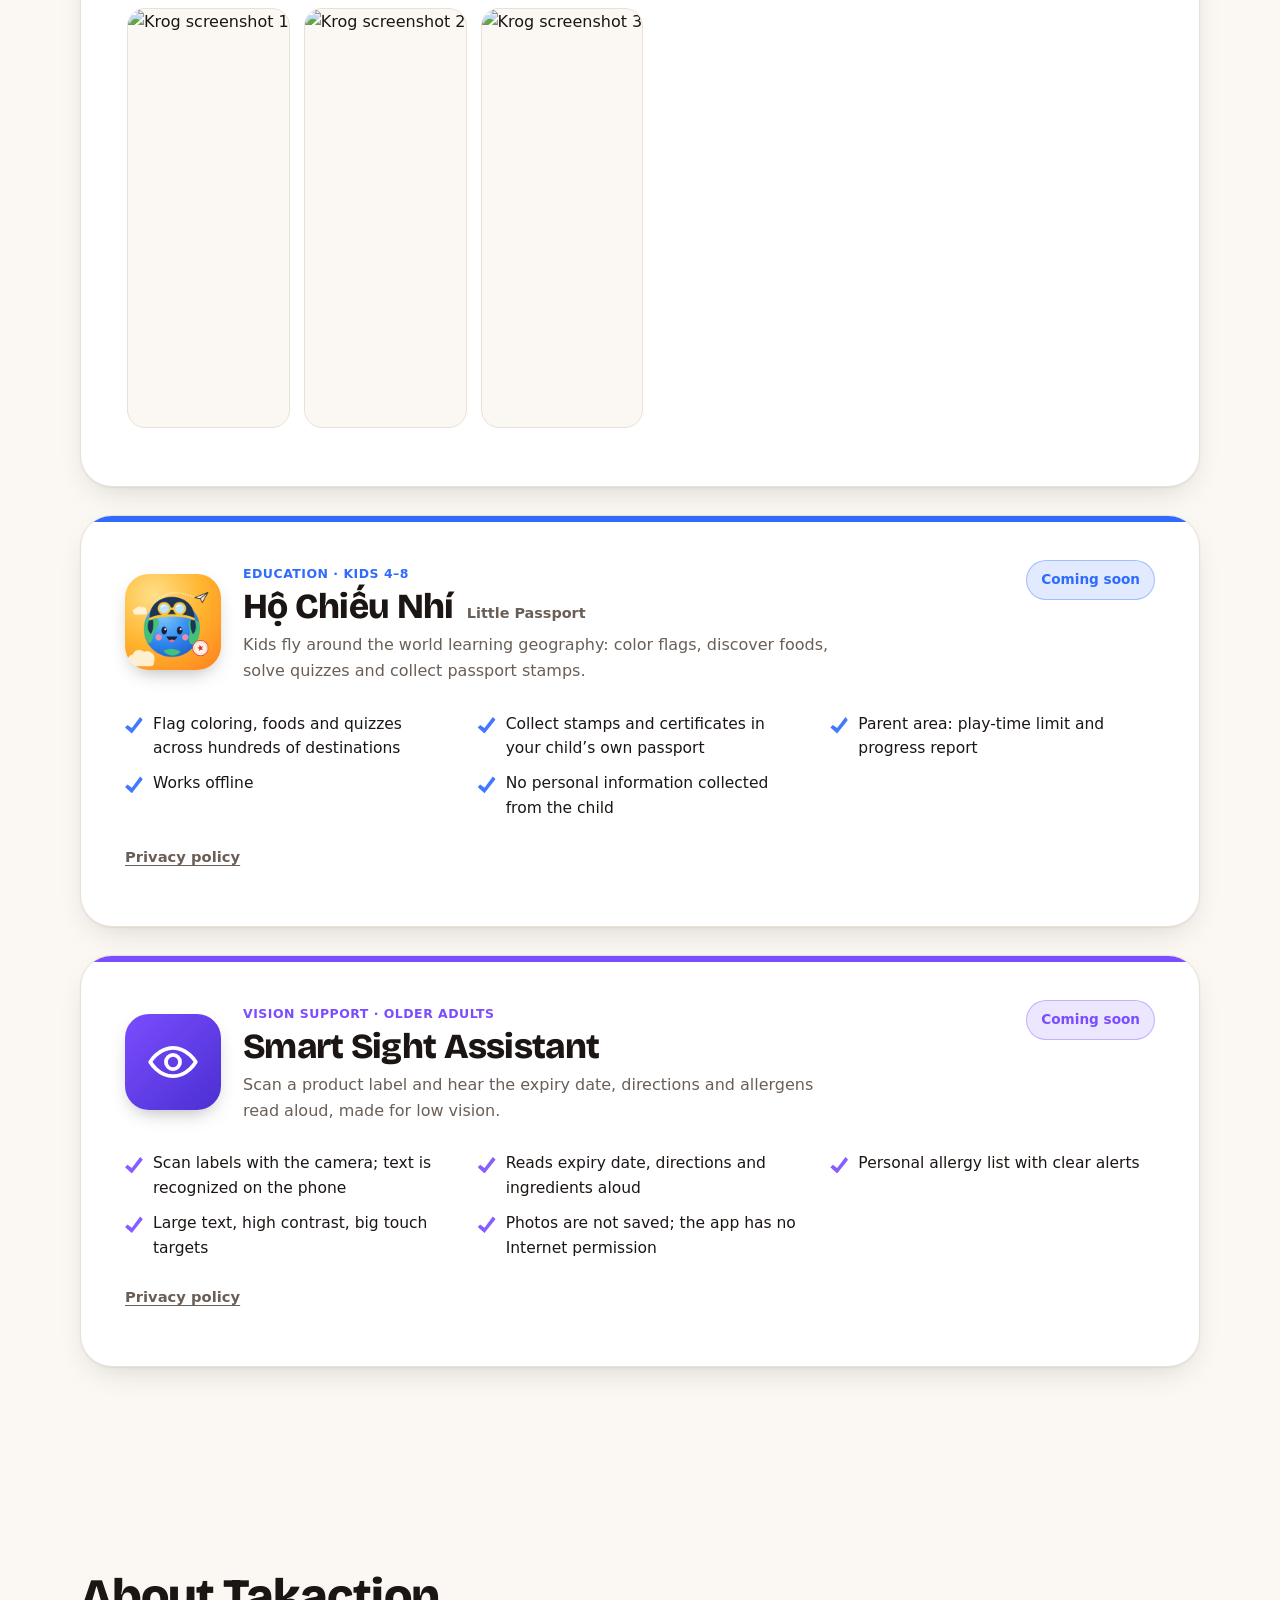
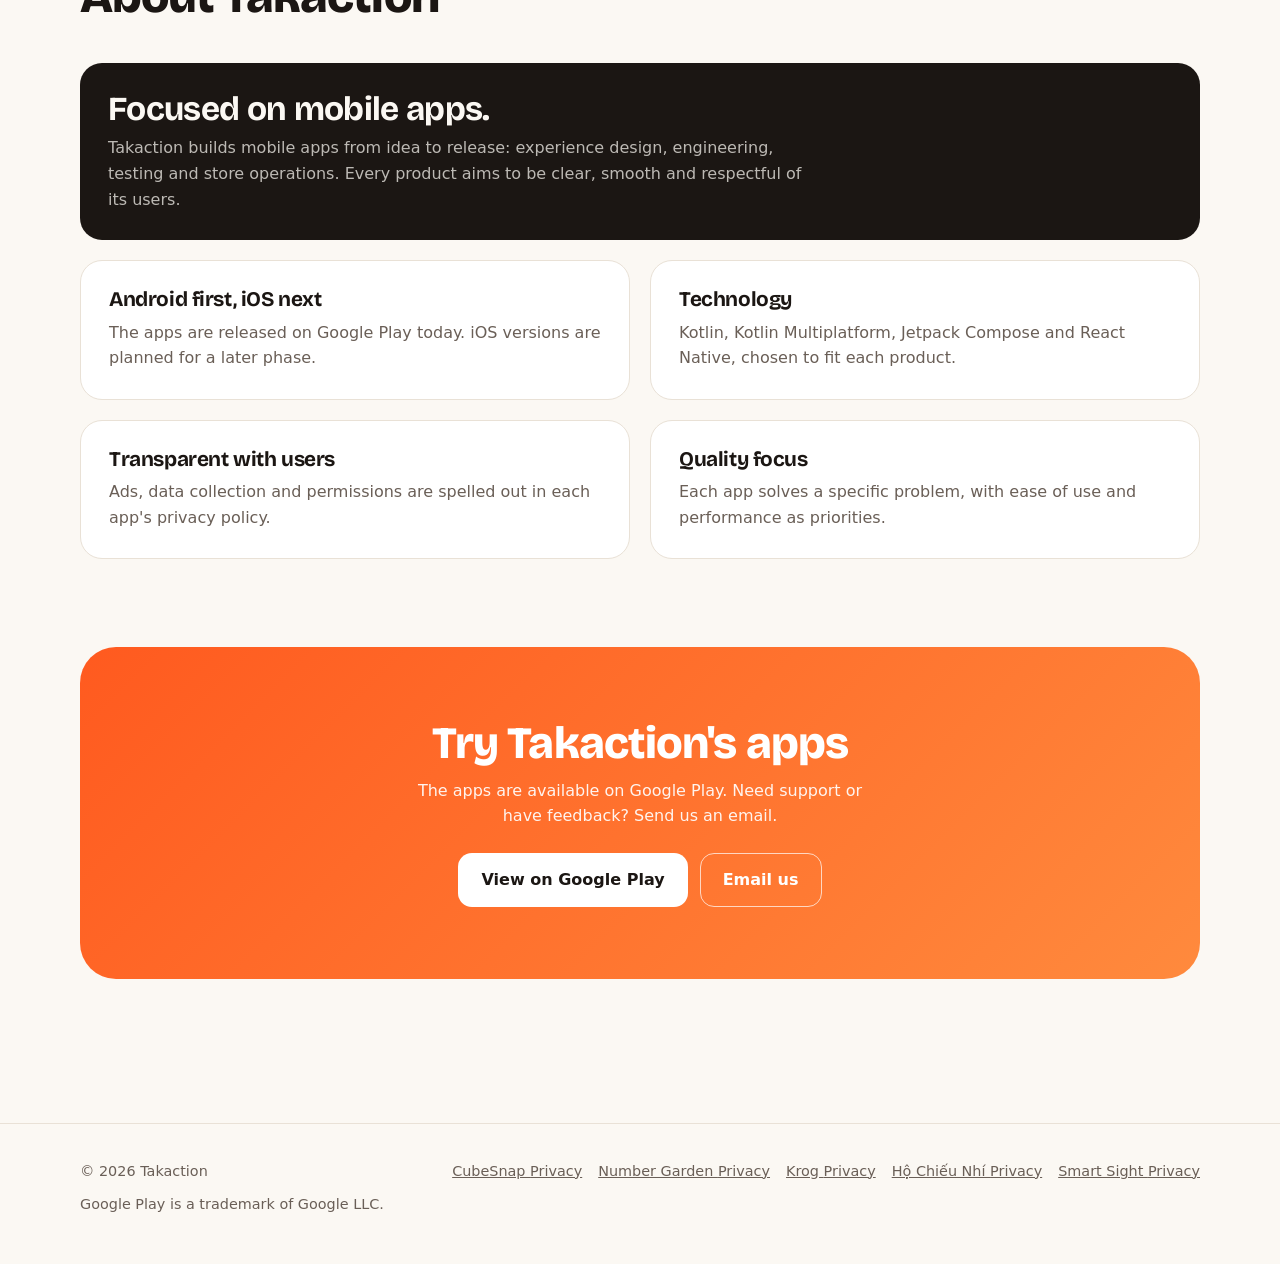
==== commit ad1be222: "feat: reposition site as mobile app development, add Android/iOS roadmap - Drop "indie studio" wordi" ====
--- a/index.html
+++ b/index.html
@@ -3,10 +3,10 @@
 <head>
 <meta charset="utf-8">
 <meta name="viewport" content="width=device-width, initial-scale=1">
-<title>Takaction — Apps nhỏ, chơi vui, dùng thật</title>
-<meta name="description" content="Takaction là studio indie làm app Android: giải Rubik bằng camera, toán cho bé, và game xả stress thời đồ đá.">
-<meta property="og:title" content="Takaction — Indie Android apps">
-<meta property="og:description" content="CubeSnap, Number Garden, Krog — ba app Android từ Takaction.">
+<title>Takaction — Phát triển ứng dụng di động</title>
+<meta name="description" content="Takaction phát triển ứng dụng di động: CubeSnap, Number Garden, Krog và các ứng dụng sắp ra mắt. Hiện có trên Android, iOS trong kế hoạch.">
+<meta property="og:title" content="Takaction — Mobile app development">
+<meta property="og:description" content="CubeSnap, Number Garden, Krog: mobile apps from Takaction. Available on Android, iOS planned.">
 <meta property="og:image" content="https://play-lh.googleusercontent.com/lTiqbnicWCLmoQe8ysFGA5iKYje95dNi24FUyRQKBpumkAUPPanMRlsP-Hi38fJR5f1R8d-HChP2eJJidkR9i5g=s512">
 <meta name="theme-color" content="#14110f">
 <link rel="icon" href="https://play-lh.googleusercontent.com/lTiqbnicWCLmoQe8ysFGA5iKYje95dNi24FUyRQKBpumkAUPPanMRlsP-Hi38fJR5f1R8d-HChP2eJJidkR9i5g=s64">
@@ -138,6 +138,13 @@
   .contact h2 { font-size: clamp(1.8rem, 4vw, 2.8rem); font-weight: 800; margin-bottom: 10px; }
   .contact p { opacity: .92; max-width: 46ch; margin: 0 auto 24px; }
   .contact .btn { background: #fff; color: #1b1613; }
+  .contact .actions { display: flex; gap: 12px; justify-content: center; flex-wrap: wrap; }
+  .contact .btn.outline { background: transparent; color: #fff; border-color: rgba(255,255,255,.7); }
+  .plats { display: flex; gap: 10px; flex-wrap: wrap; margin-top: 22px; }
+  .plat { display: inline-flex; align-items: center; gap: 8px; padding: 7px 14px; border: 1px solid var(--line); border-radius: 999px; background: var(--surface); font-weight: 700; font-size: .9rem; }
+  .plat b { font-weight: 500; color: var(--muted); font-size: .82rem; }
+  .plat i { width: 8px; height: 8px; border-radius: 50%; background: var(--line); }
+  .plat.on i { background: var(--green); }
 
   footer { padding: 36px 0 48px; color: var(--muted); font-size: .9rem; border-top: 1px solid var(--line); margin-top: 56px; }
   footer .wrap { display: flex; justify-content: space-between; flex-wrap: wrap; gap: 10px; }
@@ -170,15 +177,19 @@
 <main id="top">
   <div class="wrap hero">
     <div>
-      <span class="eyebrow" data-i18n="eyebrow">● Indie Android studio</span>
-      <h1 data-i18n-html="h1">Apps nhỏ, <em>chơi vui</em>, dùng thật.</h1>
-      <p class="lead" data-i18n="lead">Takaction làm những ứng dụng Android gọn nhẹ: giải Rubik bằng camera, học toán cùng bé, và xả stress theo kiểu người tiền sử.</p>
+      <span class="eyebrow" data-i18n="eyebrow">● Phát triển ứng dụng di động</span>
+      <h1 data-i18n-html="h1">Ứng dụng di động, <em>làm kỹ</em> từng chi tiết.</h1>
+      <p class="lead" data-i18n="lead">Takaction thiết kế và phát triển ứng dụng di động, từ công cụ hỗ trợ thị lực cho người lớn tuổi đến ứng dụng học tập cho trẻ em. Hiện có trên Android, iOS là bước tiếp theo.</p>
       <div class="cta">
         <a class="btn primary" href="#apps"><span data-i18n="cta_apps">Xem ứng dụng</span></a>
         <a class="btn ghost" href="https://play.google.com/store/apps/dev?id=4733093585231168003" target="_blank" rel="noopener">
           <svg viewBox="0 0 24 24" fill="currentColor" aria-hidden="true"><path d="M4 2.5v19a1 1 0 0 0 1.5.86L21 12 5.5 1.64A1 1 0 0 0 4 2.5z"/></svg>
           Google Play
         </a>
+      </div>
+      <div class="plats" role="list">
+        <span class="plat on" role="listitem"><i></i>Android <b data-i18n="plat_now">Đã phát hành</b></span>
+        <span class="plat" role="listitem"><i></i>iOS <b data-i18n="plat_next">Sắp tới</b></span>
       </div>
     </div>
     <div class="stack" aria-hidden="true">
@@ -191,14 +202,14 @@
   <div class="wrap strip reveal">
     <div><b>3</b><span data-i18n="s1">ứng dụng trên Google Play</span></div>
     <div><b data-i18n="s2v">3 lĩnh vực</b><span data-i18n="s2">Puzzle · Giáo dục trẻ em · Thư giãn</span></div>
-    <div><b data-i18n="s3v">VI + EN</b><span data-i18n="s3">Hỗ trợ song ngữ, ưu tiên trải nghiệm gọn nhẹ</span></div>
+    <div><b data-i18n="s3v">Android · iOS</b><span data-i18n="s3">Android đã phát hành, iOS trong kế hoạch</span></div>
   </div>
 
   <section id="apps">
     <div class="wrap">
       <div class="sec-head reveal">
         <h2 data-i18n="apps_h">Các dự án</h2>
-        <p data-i18n="apps_p">Mỗi app giải quyết một việc nhỏ và làm thật tới nơi tới chốn.</p>
+        <p data-i18n="apps_p">Mỗi ứng dụng giải quyết một vấn đề rõ ràng và được hoàn thiện đến nơi đến chốn.</p>
       </div>
 
       <!-- CubeSnap -->
@@ -334,16 +345,24 @@
       </div>
       <div class="about reveal">
         <div class="card big">
-          <h3 data-i18n="about_big_h">Làm ít, làm kỹ, làm cho vui.</h3>
-          <p data-i18n="about_big_p">Takaction là studio indie phát triển ứng dụng Android bằng Kotlin. Mỗi sản phẩm bắt đầu từ một ý tưởng nhỏ, rồi được trau chuốt tới khi dùng mượt, nhẹ và dễ chịu.</p>
+          <h3 data-i18n="about_big_h">Chuyên về ứng dụng di động.</h3>
+          <p data-i18n="about_big_p">Takaction phát triển ứng dụng di động từ ý tưởng đến phát hành: thiết kế trải nghiệm, lập trình, kiểm thử và vận hành trên cửa hàng ứng dụng. Mỗi sản phẩm hướng tới sự rõ ràng, mượt mà và tôn trọng người dùng.</p>
         </div>
         <div class="card">
-          <h3 data-i18n="c1_h">Native Android</h3>
-          <p data-i18n="c1_p">Viết bằng Kotlin, tận dụng camera, widget và các tính năng sẵn có của hệ điều hành.</p>
+          <h3 data-i18n="c1_h">Android trước, iOS tiếp theo</h3>
+          <p data-i18n="c1_p">Các ứng dụng hiện phát hành trên Google Play. Phiên bản iOS nằm trong kế hoạch phát triển ở giai đoạn sau.</p>
         </div>
         <div class="card">
-          <h3 data-i18n="c2_h">Tôn trọng người dùng</h3>
-          <p data-i18n="c2_p">Ứng dụng cho trẻ em không quảng cáo. Các app khác minh bạch về cách tính phí.</p>
+          <h3 data-i18n="c3_h">Công nghệ</h3>
+          <p data-i18n="c3_p">Kotlin, Kotlin Multiplatform, Jetpack Compose và React Native, chọn công cụ phù hợp với từng sản phẩm.</p>
+        </div>
+        <div class="card">
+          <h3 data-i18n="c2_h">Minh bạch với người dùng</h3>
+          <p data-i18n="c2_p">Quảng cáo, dữ liệu thu thập và quyền truy cập được nêu rõ trong chính sách quyền riêng tư của từng ứng dụng.</p>
+        </div>
+        <div class="card">
+          <h3 data-i18n="c4_h">Tập trung vào chất lượng</h3>
+          <p data-i18n="c4_p">Mỗi ứng dụng giải quyết một vấn đề cụ thể, ưu tiên sự dễ dùng và hiệu năng.</p>
         </div>
       </div>
     </div>
@@ -352,9 +371,12 @@
   <section id="contact" style="padding-top:0">
     <div class="wrap">
       <div class="contact reveal">
-        <h2 data-i18n="ct_h">Thử một app hôm nay</h2>
-        <p data-i18n="ct_p">Toàn bộ ứng dụng của Takaction có trên Google Play. Cảm ơn bạn đã ghé thăm!</p>
-        <a class="btn" href="https://play.google.com/store/apps/dev?id=4733093585231168003" target="_blank" rel="noopener" data-i18n="ct_b">Xem trang nhà phát triển</a>
+        <h2 data-i18n="ct_h">Trải nghiệm ứng dụng của Takaction</h2>
+        <p data-i18n="ct_p">Các ứng dụng hiện có trên Google Play. Cần hỗ trợ hoặc có góp ý? Hãy gửi email cho chúng tôi.</p>
+        <div class="actions">
+          <a class="btn" href="https://play.google.com/store/apps/dev?id=4733093585231168003" target="_blank" rel="noopener" data-i18n="ct_b">Xem trên Google Play</a>
+          <a class="btn outline" href="mailto:takcationsupport@gmail.com" data-i18n="ct_mail">Liên hệ qua email</a>
+        </div>
       </div>
     </div>
   </section>
@@ -379,12 +401,12 @@
   var T = {
     vi: {
       nav_apps: "Ứng dụng", nav_about: "Về Takaction", nav_contact: "Liên hệ",
-      eyebrow: "● Indie Android studio",
-      h1: "Apps nhỏ, <em>chơi vui</em>, dùng thật.",
-      lead: "Takaction làm những ứng dụng Android gọn nhẹ: giải Rubik bằng camera, học toán cùng bé, và xả stress theo kiểu người tiền sử.",
-      cta_apps: "Xem ứng dụng",
-      s1: "ứng dụng đã lên Google Play, 2 ứng dụng sắp ra mắt", s2v: "4 lĩnh vực", s2: "Puzzle · Giáo dục trẻ em · Thư giãn · Hỗ trợ thị lực", s3v: "VI + EN", s3: "Hỗ trợ song ngữ, ưu tiên trải nghiệm gọn nhẹ",
-      apps_h: "Các dự án", apps_p: "Mỗi app giải quyết một việc nhỏ và làm thật tới nơi tới chốn.",
+      eyebrow: "● Phát triển ứng dụng di động",
+      h1: "Ứng dụng di động, <em>làm kỹ</em> từng chi tiết.",
+      lead: "Takaction thiết kế và phát triển ứng dụng di động, từ công cụ hỗ trợ thị lực cho người lớn tuổi đến ứng dụng học tập cho trẻ em. Hiện có trên Android, iOS là bước tiếp theo.",
+      cta_apps: "Xem ứng dụng", plat_now: "Đã phát hành", plat_next: "Sắp tới",
+      s1: "ứng dụng đã lên Google Play, 2 ứng dụng sắp ra mắt", s2v: "4 lĩnh vực", s2: "Puzzle · Giáo dục trẻ em · Thư giãn · Hỗ trợ thị lực", s3v: "Android · iOS", s3: "Android đã phát hành, iOS trong kế hoạch",
+      apps_h: "Các dự án", apps_p: "Mỗi ứng dụng giải quyết một vấn đề rõ ràng và được hoàn thiện đến nơi đến chốn.",
       get: "Tải trên Google Play",
       cube_tag: "Puzzle · AI · 3D", cube_d: "Quét khối Rubik trong vài giây và giải từng bước với hướng dẫn 3D cùng AI Coach.",
       cube_f1: "Quét khối bằng camera: chỉ cần xoay trước ống kính, CubeSnap tự đọc màu",
@@ -399,11 +421,13 @@
       kg_tag: "Thư giãn · Xả stress", kg_d: "Đập đá, vẽ lên vách hang, đọc lời thông thái của người tiền sử. Stress tan chảy.",
       kg_f1: "Đập đá cho hả giận", kg_f2: "Vẽ tự do trên vách hang", kg_f3: "500+ câu nói thông thái của Krog",
       kg_f4: "Widget lời thông thái ngay màn hình chính Android", kg_f5: "Có tiếng Việt và tiếng Anh",
-      about_h: "Về Takaction", about_big_h: "Làm ít, làm kỹ, làm cho vui.",
-      about_big_p: "Takaction là studio indie phát triển ứng dụng Android bằng Kotlin. Mỗi sản phẩm bắt đầu từ một ý tưởng nhỏ, rồi được trau chuốt tới khi dùng mượt, nhẹ và dễ chịu.",
-      c1_h: "Native Android", c1_p: "Viết bằng Kotlin, tận dụng camera, widget và các tính năng sẵn có của hệ điều hành.",
-      c2_h: "Tôn trọng người dùng", c2_p: "Ứng dụng cho trẻ em không quảng cáo. Các app khác minh bạch về cách tính phí.",
-      ct_h: "Thử một app hôm nay", ct_p: "Toàn bộ ứng dụng của Takaction có trên Google Play. Cảm ơn bạn đã ghé thăm!", ct_b: "Xem trang nhà phát triển",
+      about_h: "Về Takaction", about_big_h: "Chuyên về ứng dụng di động.",
+      about_big_p: "Takaction phát triển ứng dụng di động từ ý tưởng đến phát hành: thiết kế trải nghiệm, lập trình, kiểm thử và vận hành trên cửa hàng ứng dụng. Mỗi sản phẩm hướng tới sự rõ ràng, mượt mà và tôn trọng người dùng.",
+      c1_h: "Android trước, iOS tiếp theo", c1_p: "Các ứng dụng hiện phát hành trên Google Play. Phiên bản iOS nằm trong kế hoạch phát triển ở giai đoạn sau.",
+      c3_h: "Công nghệ", c3_p: "Kotlin, Kotlin Multiplatform, Jetpack Compose và React Native, chọn công cụ phù hợp với từng sản phẩm.",
+      c2_h: "Minh bạch với người dùng", c2_p: "Quảng cáo, dữ liệu thu thập và quyền truy cập được nêu rõ trong chính sách quyền riêng tư của từng ứng dụng.",
+      c4_h: "Tập trung vào chất lượng", c4_p: "Mỗi ứng dụng giải quyết một vấn đề cụ thể, ưu tiên sự dễ dùng và hiệu năng.",
+      ct_h: "Trải nghiệm ứng dụng của Takaction", ct_p: "Các ứng dụng hiện có trên Google Play. Cần hỗ trợ hoặc có góp ý? Hãy gửi email cho chúng tôi.", ct_b: "Xem trên Google Play", ct_mail: "Liên hệ qua email",
       policy: "Chính sách quyền riêng tư", policy_short: "Quyền riêng tư", soon: "Sắp ra mắt",
       hcn_tag: "Giáo dục · Trẻ em 4–8", hcn_d: "Bé bay vòng quanh thế giới để học địa lý: tô cờ, nhận món ăn, giải đố và sưu tập con dấu hộ chiếu.",
       hcn_f1: "Tô cờ, món ăn và đố vui về hàng trăm điểm đến", hcn_f2: "Sưu tập con dấu và chứng nhận trong cuốn hộ chiếu của bé",
@@ -415,12 +439,12 @@
     },
     en: {
       nav_apps: "Apps", nav_about: "About", nav_contact: "Contact",
-      eyebrow: "● Indie Android studio",
-      h1: "Small apps, <em>big fun</em>, real use.",
-      lead: "Takaction builds lightweight Android apps: solve a Rubik's cube with your camera, learn math with your kid, and melt stress the caveman way.",
-      cta_apps: "See the apps",
-      s1: "apps live on Google Play, 2 more coming soon", s2v: "4 categories", s2: "Puzzle · Kids education · Relaxation · Vision support", s3v: "EN + VI", s3: "Bilingual, built to feel light and smooth",
-      apps_h: "Projects", apps_p: "Each app does one small thing and does it properly.",
+      eyebrow: "● Mobile app development",
+      h1: "Mobile apps, <em>crafted</em> with care.",
+      lead: "Takaction designs and builds mobile apps, from vision tools for older adults to learning apps for kids. Available on Android today, with iOS next.",
+      cta_apps: "See the apps", plat_now: "Available", plat_next: "Coming next",
+      s1: "apps live on Google Play, 2 more coming soon", s2v: "4 categories", s2: "Puzzle · Kids education · Relaxation · Vision support", s3v: "Android · iOS", s3: "Android released, iOS planned",
+      apps_h: "Projects", apps_p: "Each app solves one clear problem and is finished properly.",
       get: "Get it on Google Play",
       cube_tag: "Puzzle · AI · 3D", cube_d: "Scan a Rubik's cube in seconds and solve it step by step with 3D and AI Coach.",
       cube_f1: "Scan with the camera: turn the cube in front of the lens and CubeSnap reads the colors",
@@ -435,11 +459,13 @@
       kg_tag: "Relaxation · Stress relief", kg_d: "Smash stones, draw on cave walls, read caveman wisdom. Melt stress away.",
       kg_f1: "Smash stones to let it out", kg_f2: "Draw freely on cave walls", kg_f3: "500+ sayings of Krog wisdom",
       kg_f4: "Wisdom widget for your Android home screen", kg_f5: "Available in English and Vietnamese",
-      about_h: "About Takaction", about_big_h: "Do less, do it well, make it fun.",
-      about_big_p: "Takaction is an indie studio building Android apps in Kotlin. Every product starts as a small idea and gets polished until it feels smooth, light and pleasant.",
-      c1_h: "Native Android", c1_p: "Written in Kotlin, using the camera, widgets and other features the OS already offers.",
-      c2_h: "Respect for users", c2_p: "No ads in the kids' app. Pricing in the other apps is spelled out clearly.",
-      ct_h: "Try an app today", ct_p: "All Takaction apps are on Google Play. Thanks for stopping by!", ct_b: "Visit developer page",
+      about_h: "About Takaction", about_big_h: "Focused on mobile apps.",
+      about_big_p: "Takaction builds mobile apps from idea to release: experience design, engineering, testing and store operations. Every product aims to be clear, smooth and respectful of its users.",
+      c1_h: "Android first, iOS next", c1_p: "The apps are released on Google Play today. iOS versions are planned for a later phase.",
+      c3_h: "Technology", c3_p: "Kotlin, Kotlin Multiplatform, Jetpack Compose and React Native, chosen to fit each product.",
+      c2_h: "Transparent with users", c2_p: "Ads, data collection and permissions are spelled out in each app's privacy policy.",
+      c4_h: "Quality focus", c4_p: "Each app solves a specific problem, with ease of use and performance as priorities.",
+      ct_h: "Try Takaction's apps", ct_p: "The apps are available on Google Play. Need support or have feedback? Send us an email.", ct_b: "View on Google Play", ct_mail: "Email us",
       policy: "Privacy policy", policy_short: "Privacy", soon: "Coming soon",
       hcn_tag: "Education · Kids 4–8", hcn_d: "Kids fly around the world learning geography: color flags, discover foods, solve quizzes and collect passport stamps.",
       hcn_f1: "Flag coloring, foods and quizzes across hundreds of destinations", hcn_f2: "Collect stamps and certificates in your child’s own passport",
@@ -459,7 +485,7 @@
     document.querySelectorAll("[data-i18n]").forEach(function (el) { var v = T[l][el.dataset.i18n]; if (v) el.textContent = v; });
     document.querySelectorAll("[data-i18n-html]").forEach(function (el) { var v = T[l][el.dataset.i18nHtml]; if (v) el.innerHTML = v; });
     document.getElementById("lang").textContent = l === "vi" ? "EN" : "VI";
-    document.title = l === "vi" ? "Takaction — Apps nhỏ, chơi vui, dùng thật" : "Takaction — Small apps, big fun";
+    document.title = l === "vi" ? "Takaction — Phát triển ứng dụng di động" : "Takaction — Mobile app development";
     safe(function () { localStorage.setItem("tk-lang", l); });
   }
   var lang = safe(function () { return localStorage.getItem("tk-lang"); }) || ((navigator.language || "vi").toLowerCase().indexOf("vi") === 0 ? "vi" : "en");
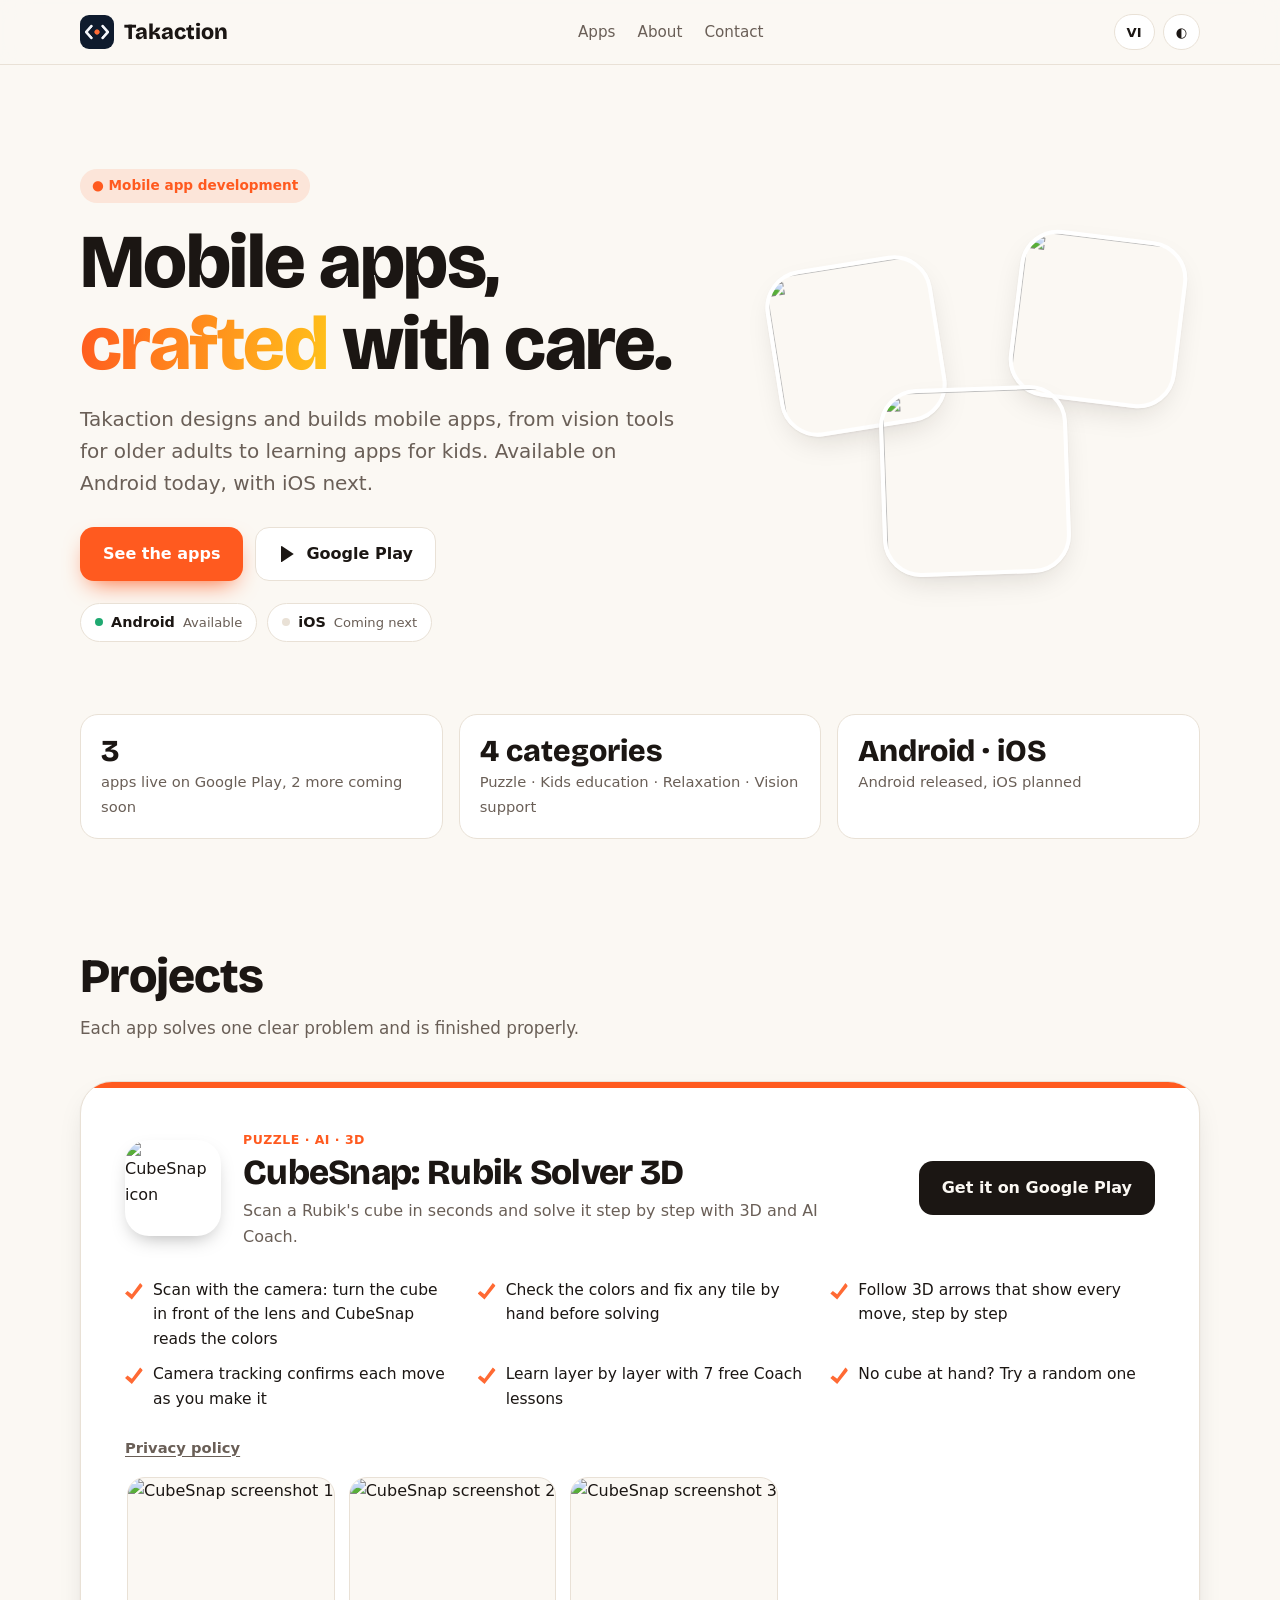
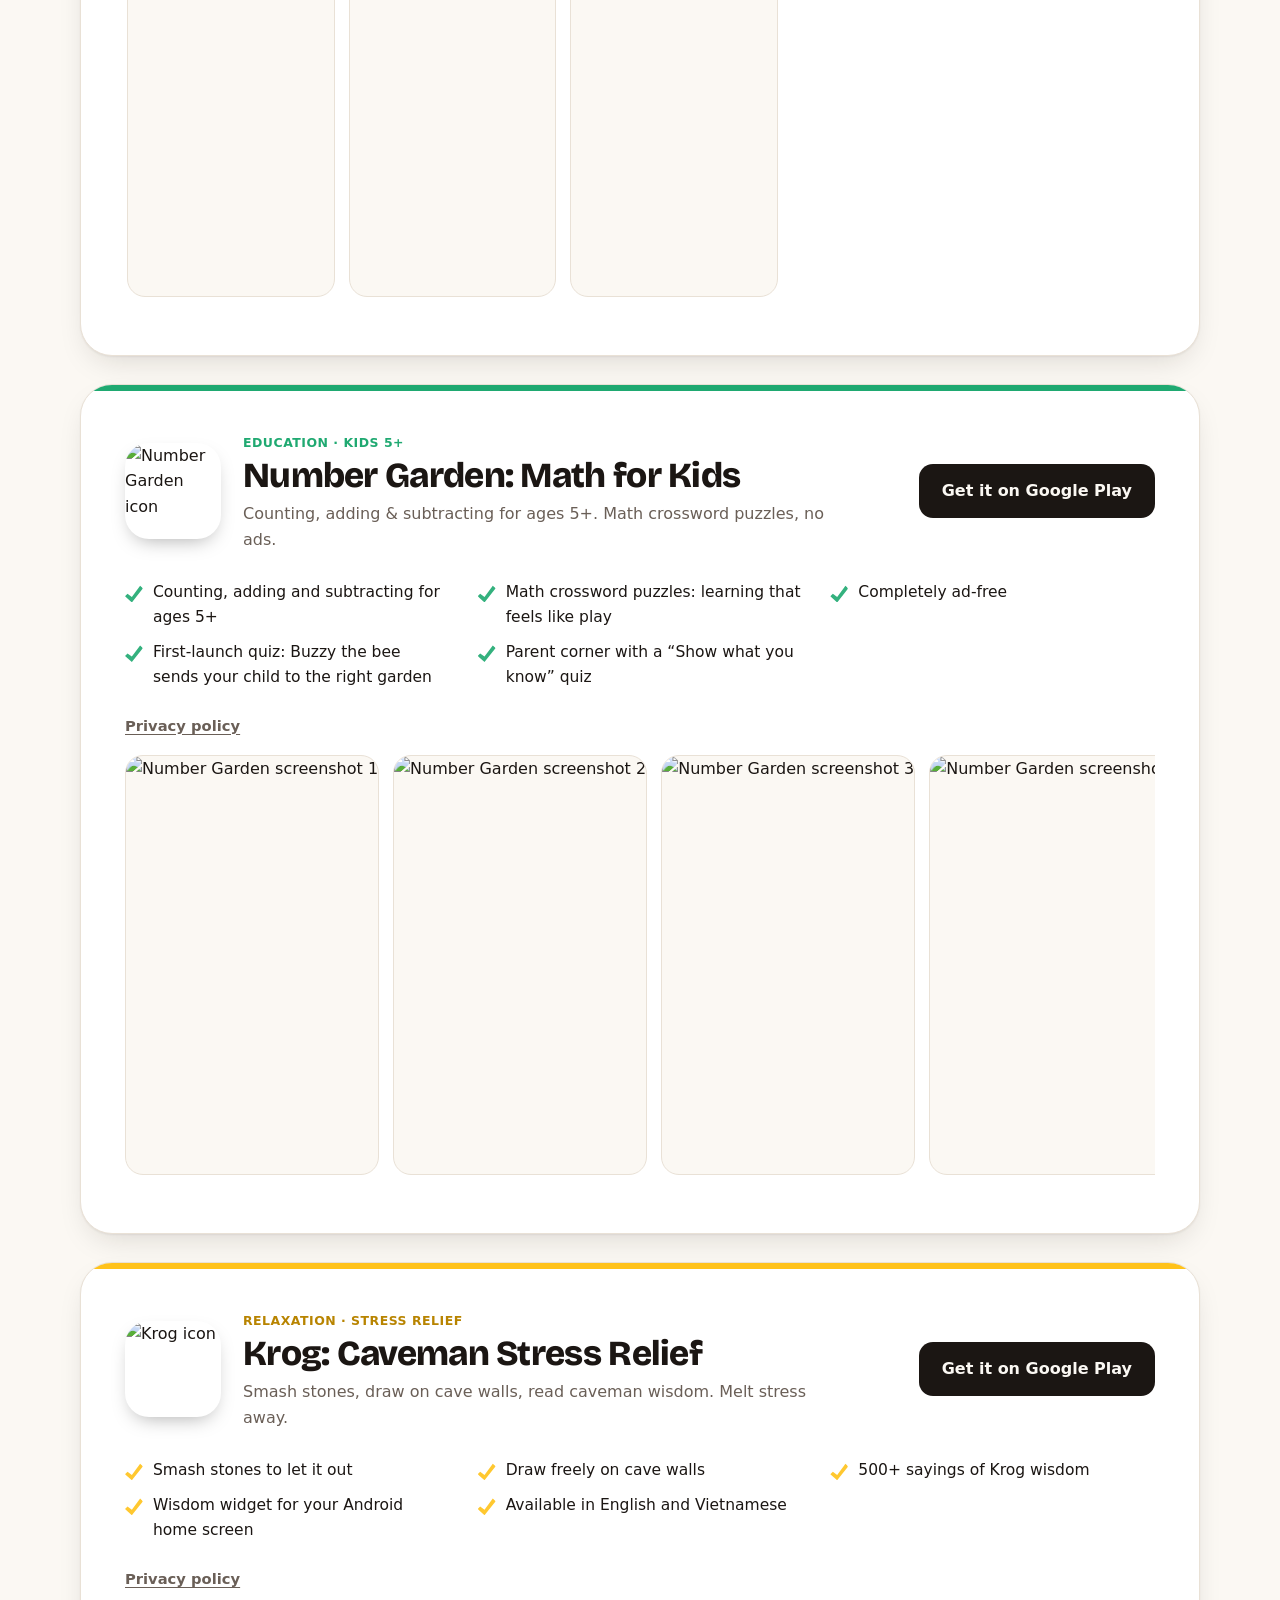
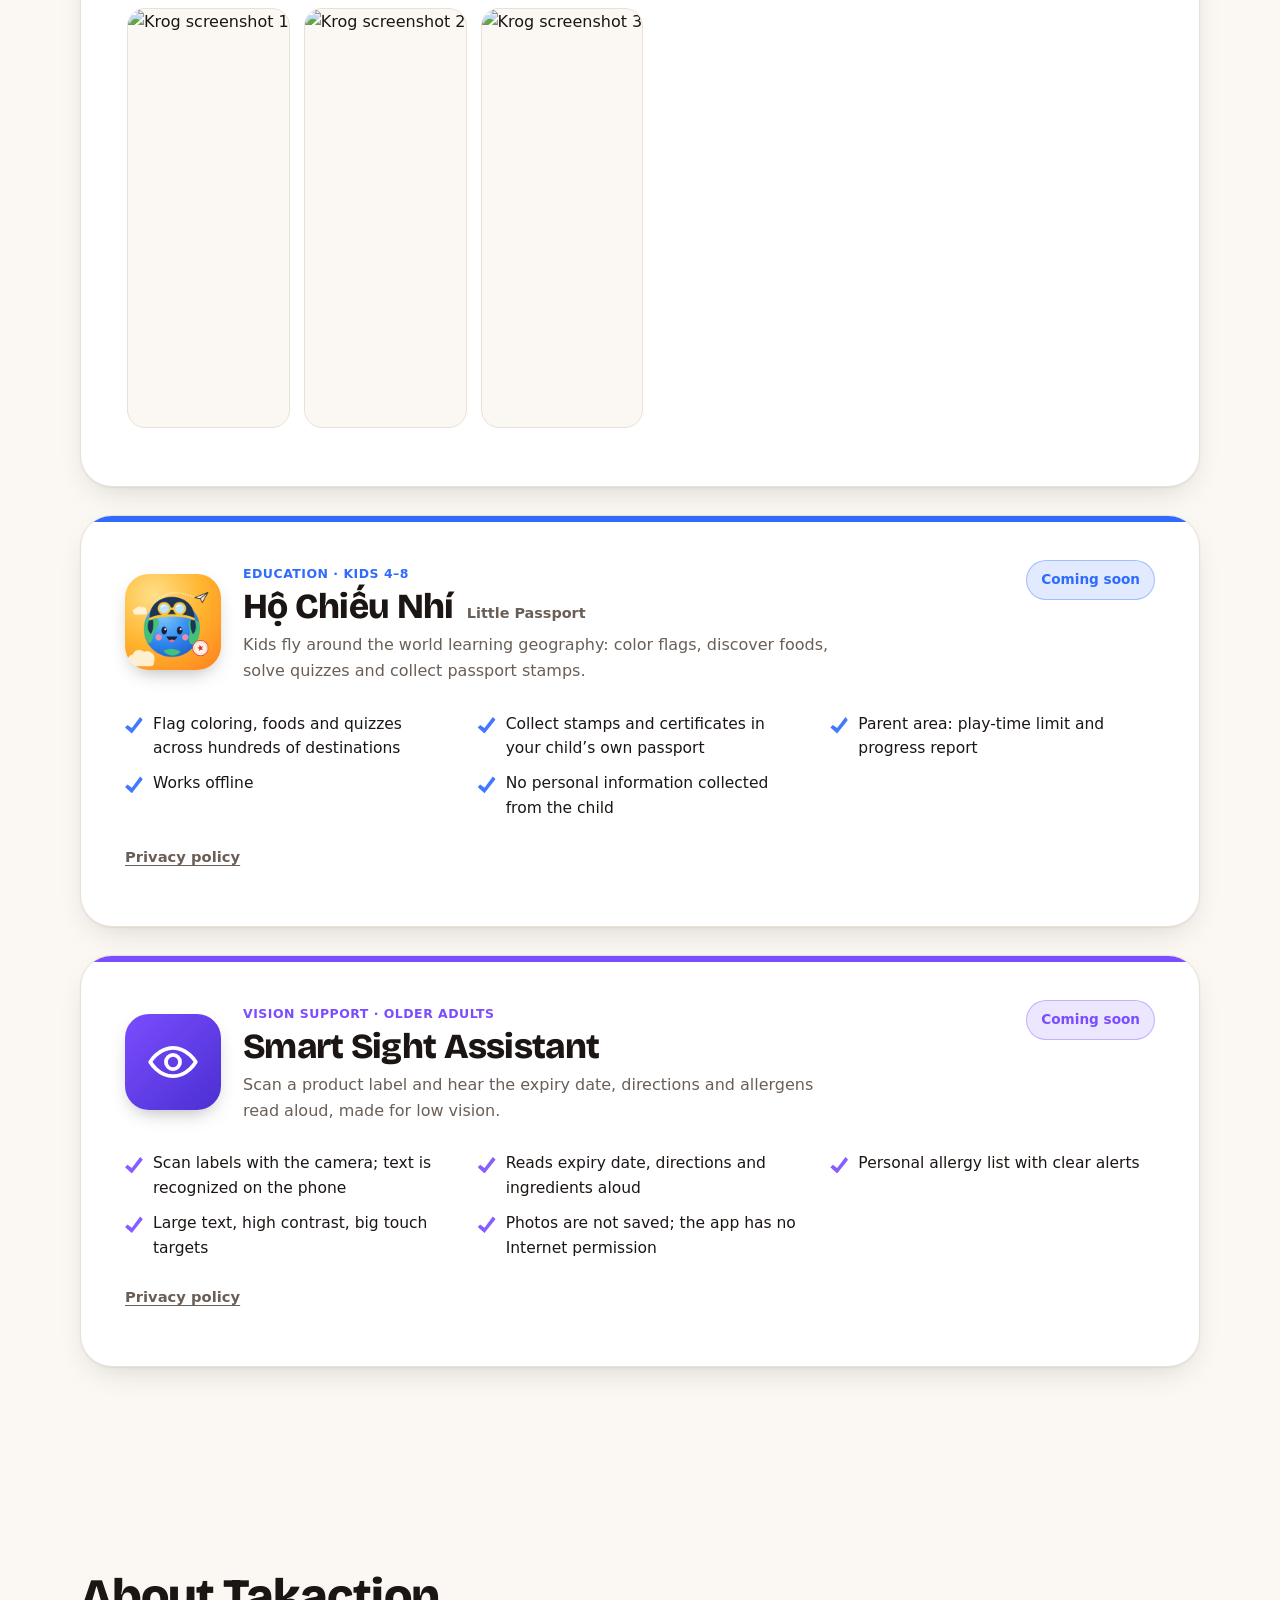
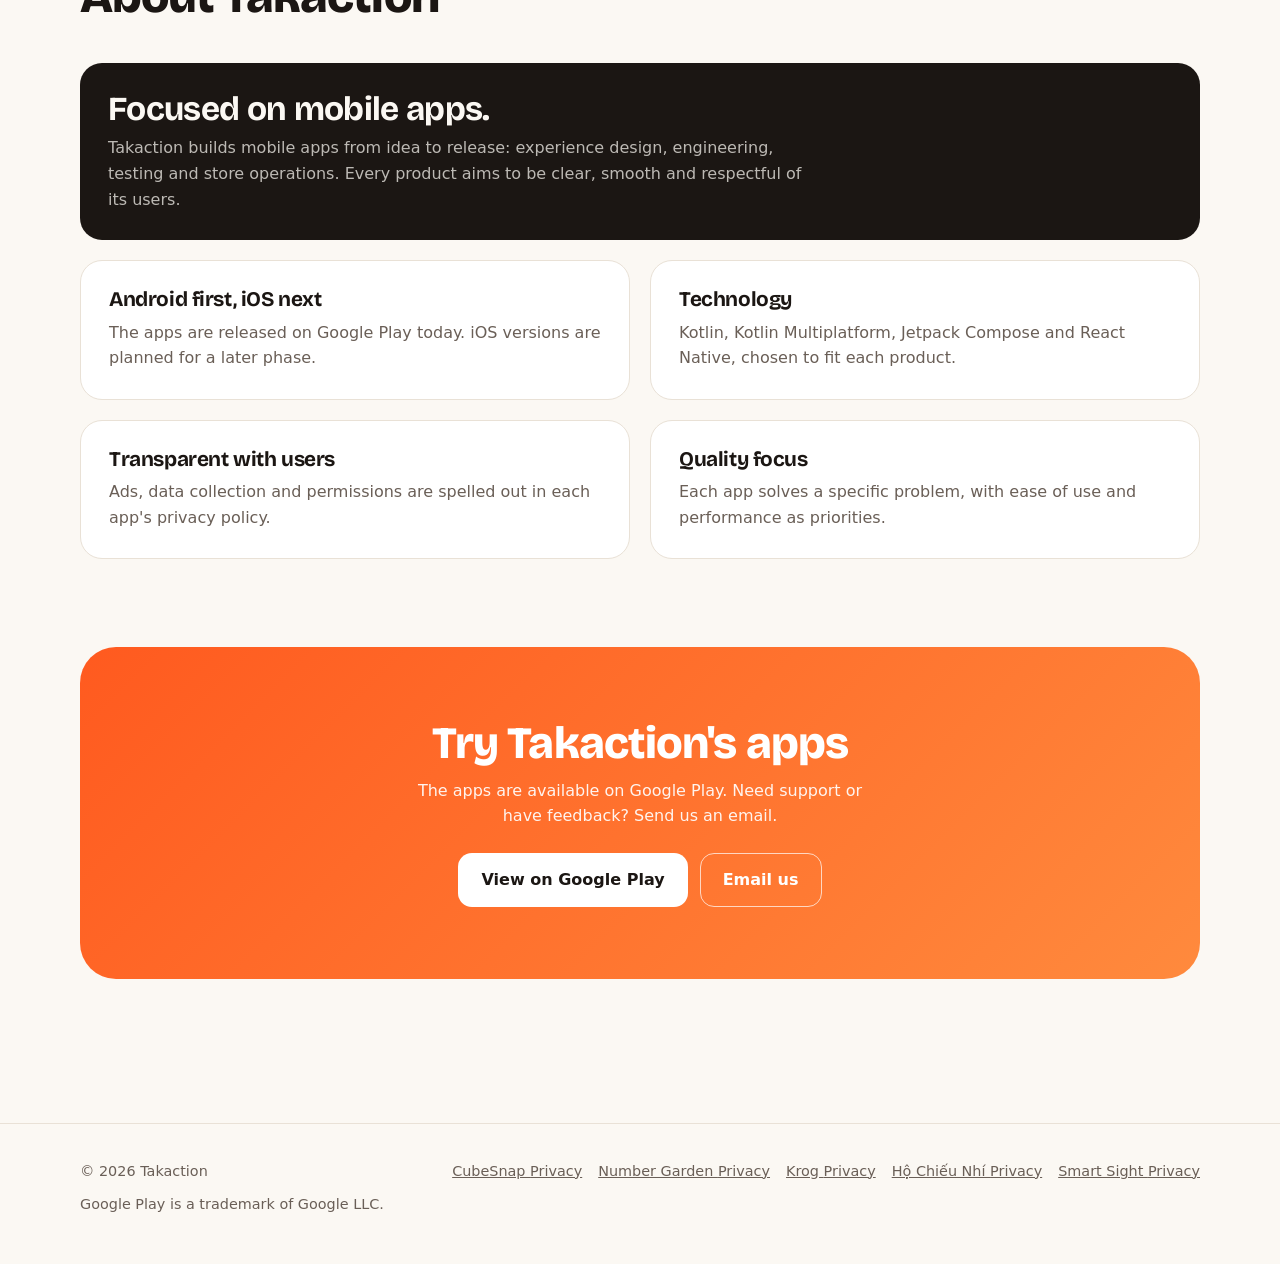
==== commit bff762d0: "feat: use Takaction Google Play developer logo - Header logo, favicon and apple-touch-icon now use t" ====
--- a/index.html
+++ b/index.html
@@ -7,9 +7,10 @@
 <meta name="description" content="Takaction phát triển ứng dụng di động: CubeSnap, Number Garden, Krog và các ứng dụng sắp ra mắt. Hiện có trên Android, iOS trong kế hoạch.">
 <meta property="og:title" content="Takaction — Mobile app development">
 <meta property="og:description" content="CubeSnap, Number Garden, Krog: mobile apps from Takaction. Available on Android, iOS planned.">
-<meta property="og:image" content="https://play-lh.googleusercontent.com/lTiqbnicWCLmoQe8ysFGA5iKYje95dNi24FUyRQKBpumkAUPPanMRlsP-Hi38fJR5f1R8d-HChP2eJJidkR9i5g=s512">
-<meta name="theme-color" content="#14110f">
-<link rel="icon" href="https://play-lh.googleusercontent.com/lTiqbnicWCLmoQe8ysFGA5iKYje95dNi24FUyRQKBpumkAUPPanMRlsP-Hi38fJR5f1R8d-HChP2eJJidkR9i5g=s64">
+<meta property="og:image" content="https://play-lh.googleusercontent.com/OvPdxmJCWSexl_tgQmnTSdyYLT9wTX6oHIbKTadTt9m3tWle9iJzQ1WpBR8guaLyL7EN=s512">
+<meta name="theme-color" content="#0f1b2d">
+<link rel="icon" type="image/png" href="assets/logo-64.png">
+<link rel="apple-touch-icon" href="assets/apple-touch-icon.png">
 <link rel="preconnect" href="https://fonts.googleapis.com">
 <link rel="preconnect" href="https://fonts.gstatic.com" crossorigin>
 <link href="https://fonts.googleapis.com/css2?family=Bricolage+Grotesque:opsz,wght@12..96,500;12..96,700;12..96,800&display=swap" rel="stylesheet">
@@ -52,10 +53,7 @@
   header { position: sticky; top: 0; z-index: 10; backdrop-filter: blur(14px); background: color-mix(in srgb, var(--bg) 82%, transparent); border-bottom: 1px solid var(--line); }
   .nav { display: flex; align-items: center; justify-content: space-between; height: 64px; gap: 12px; }
   .logo { font-family: var(--font-head); font-weight: 800; font-size: 1.35rem; text-decoration: none; display: flex; align-items: center; gap: 10px; }
-  .logo-mark { width: 26px; height: 26px; display: grid; grid-template: 1fr 1fr / 1fr 1fr; gap: 2px; transform: rotate(-8deg); }
-  .logo-mark i { border-radius: 5px; }
-  .logo-mark i:nth-child(1){background:var(--accent)} .logo-mark i:nth-child(2){background:var(--yellow)}
-  .logo-mark i:nth-child(3){background:var(--blue)} .logo-mark i:nth-child(4){background:var(--green)}
+  .logo-mark { width: 34px; height: 34px; border-radius: 9px; flex: none; }
   nav ul { display: flex; gap: 22px; list-style: none; padding: 0; }
   nav a.link { text-decoration: none; color: var(--muted); font-weight: 500; font-size: .95rem; }
   nav a.link:hover { color: var(--ink); }
@@ -159,7 +157,7 @@
 
 <header>
   <div class="wrap nav">
-    <a class="logo" href="#top"><span class="logo-mark" aria-hidden="true"><i></i><i></i><i></i><i></i></span>Takaction</a>
+    <a class="logo" href="#top"><img class="logo-mark" src="assets/logo-64.png" alt="" width="34" height="34">Takaction</a>
     <nav aria-label="Main">
       <ul>
         <li><a class="link" href="#apps" data-i18n="nav_apps">Ứng dụng</a></li>
